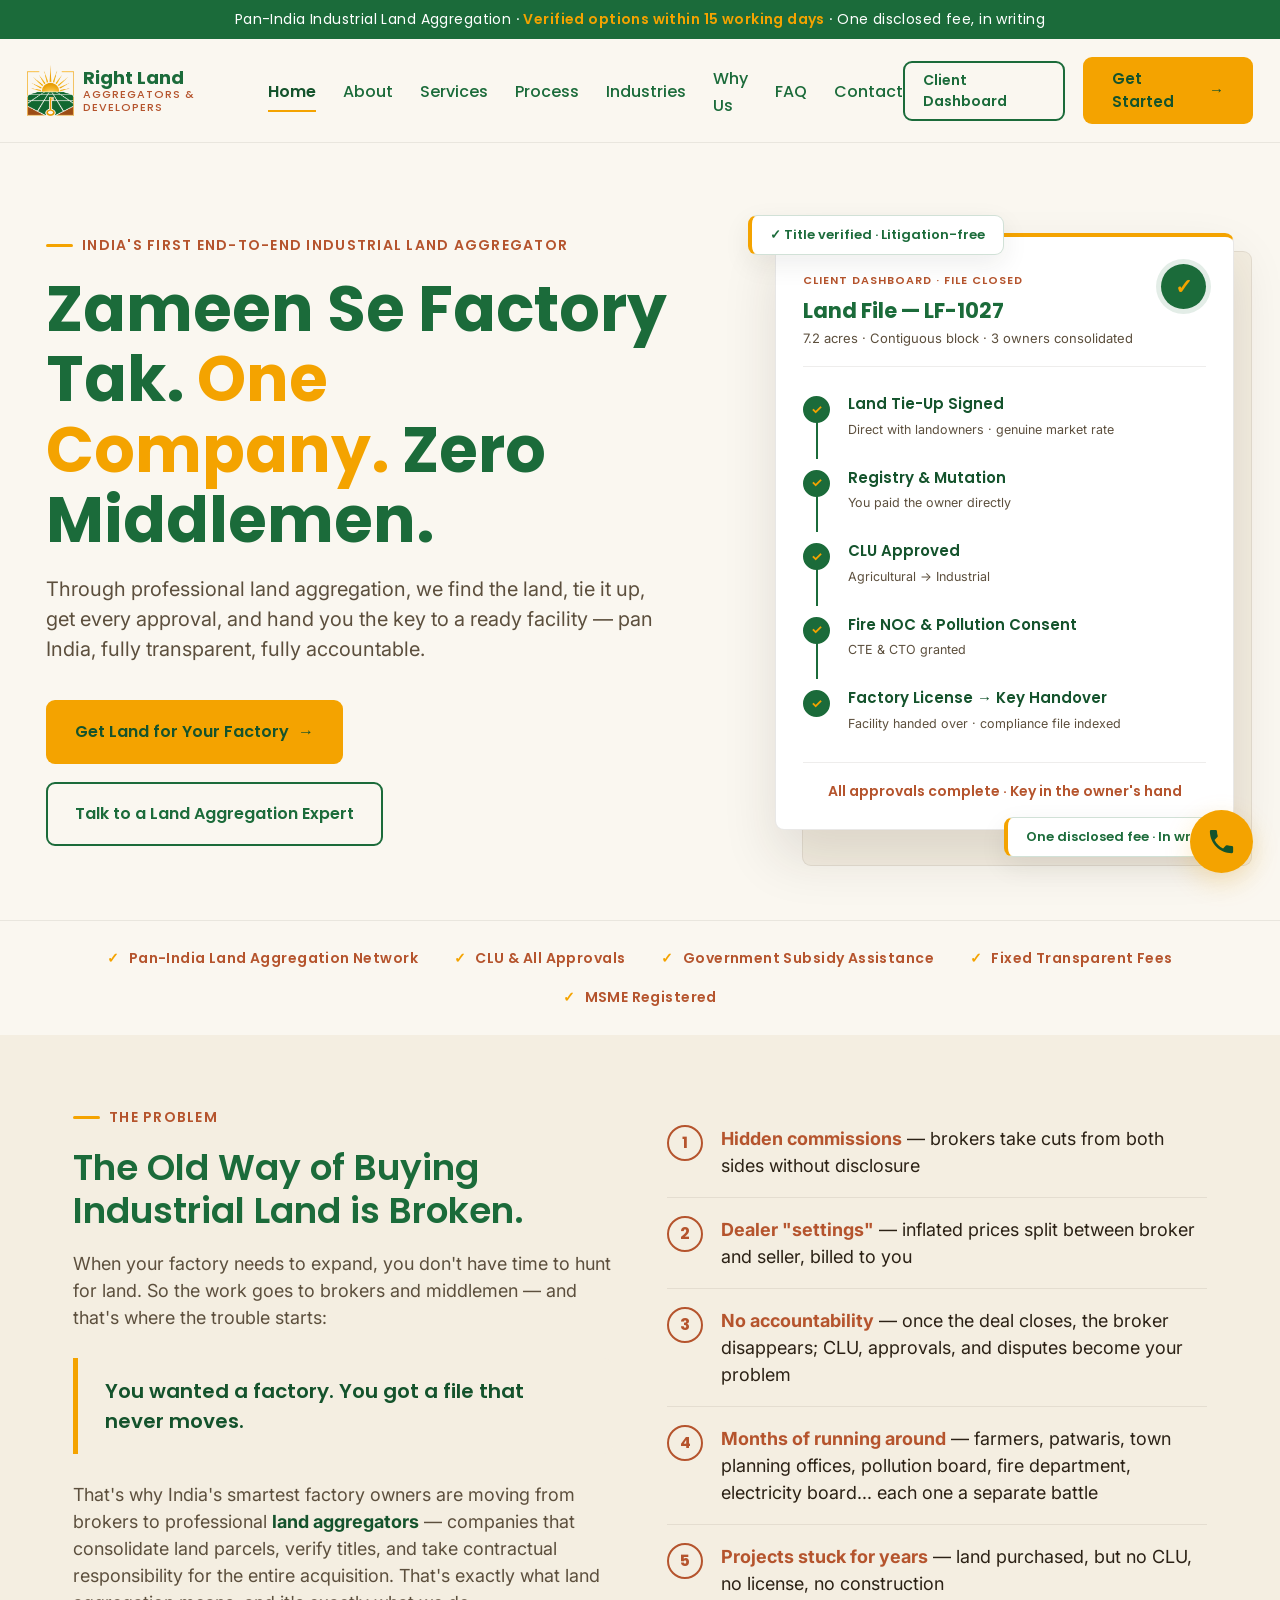
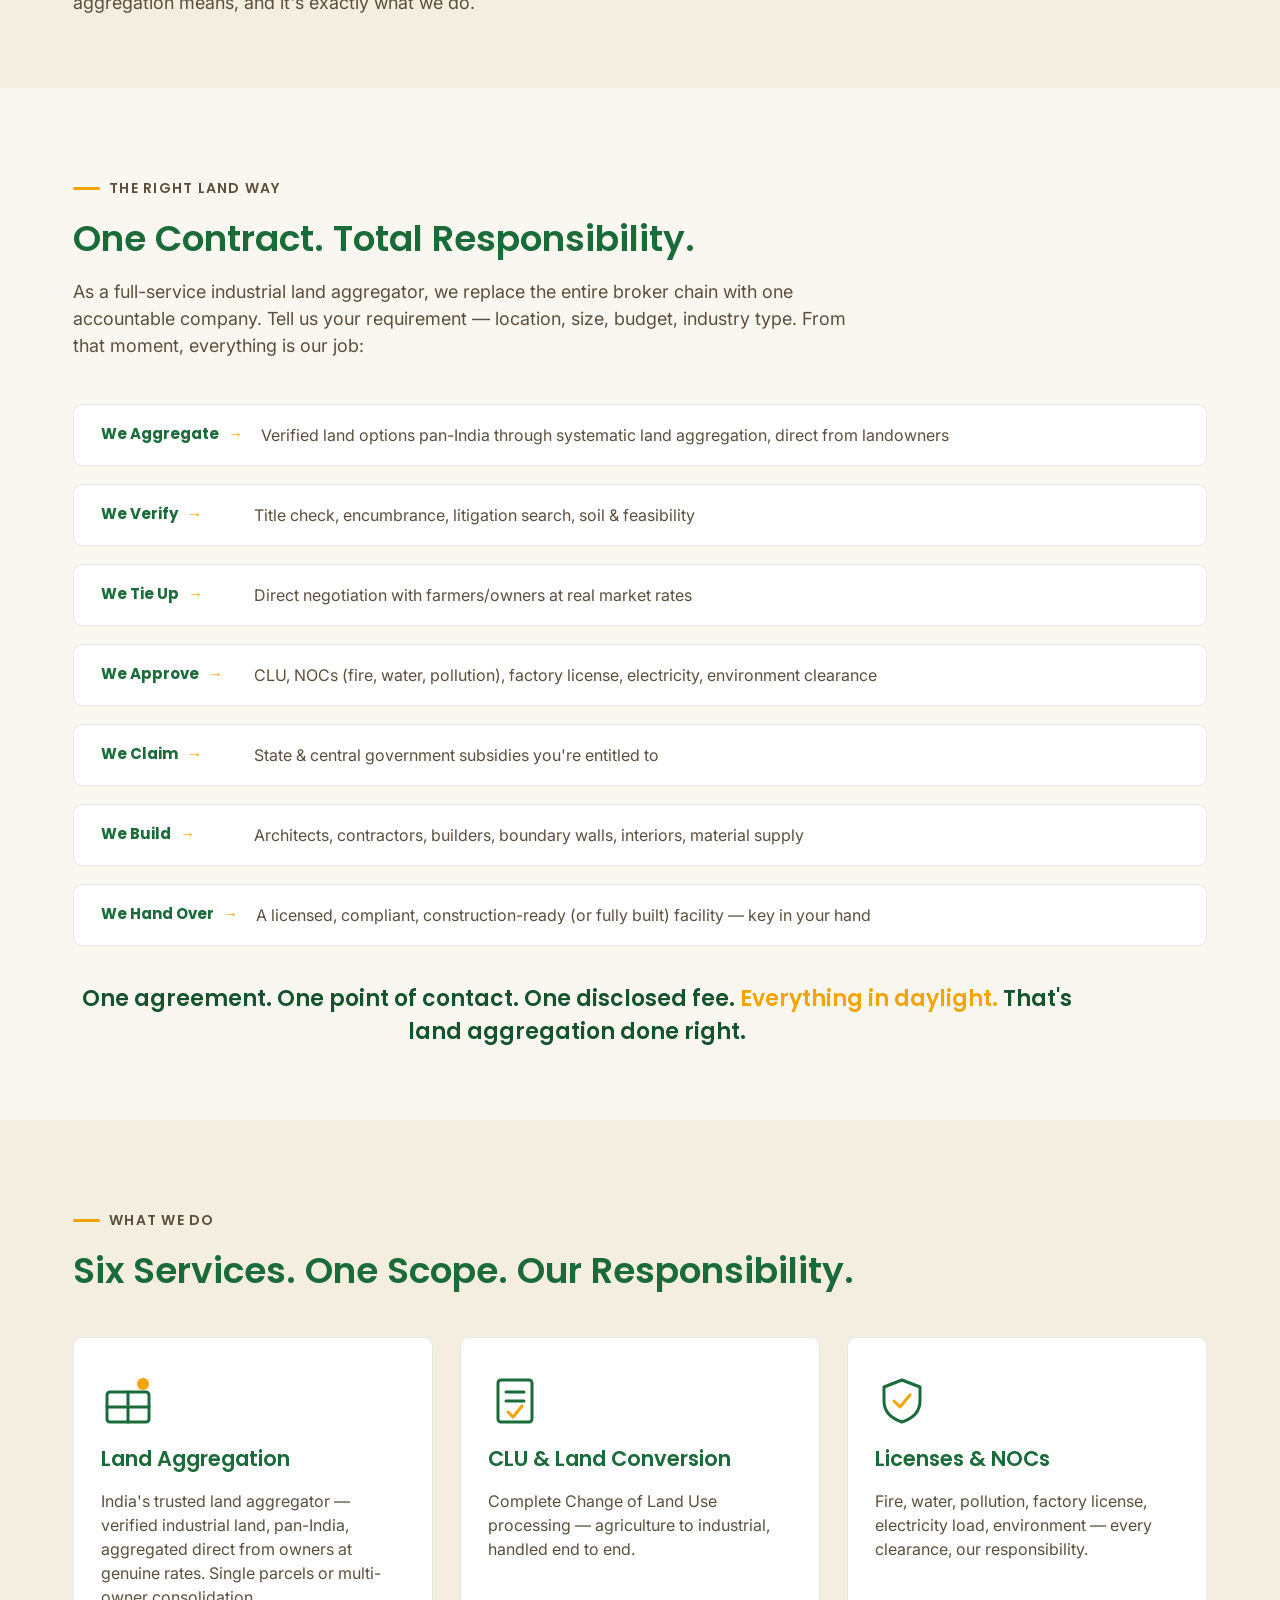
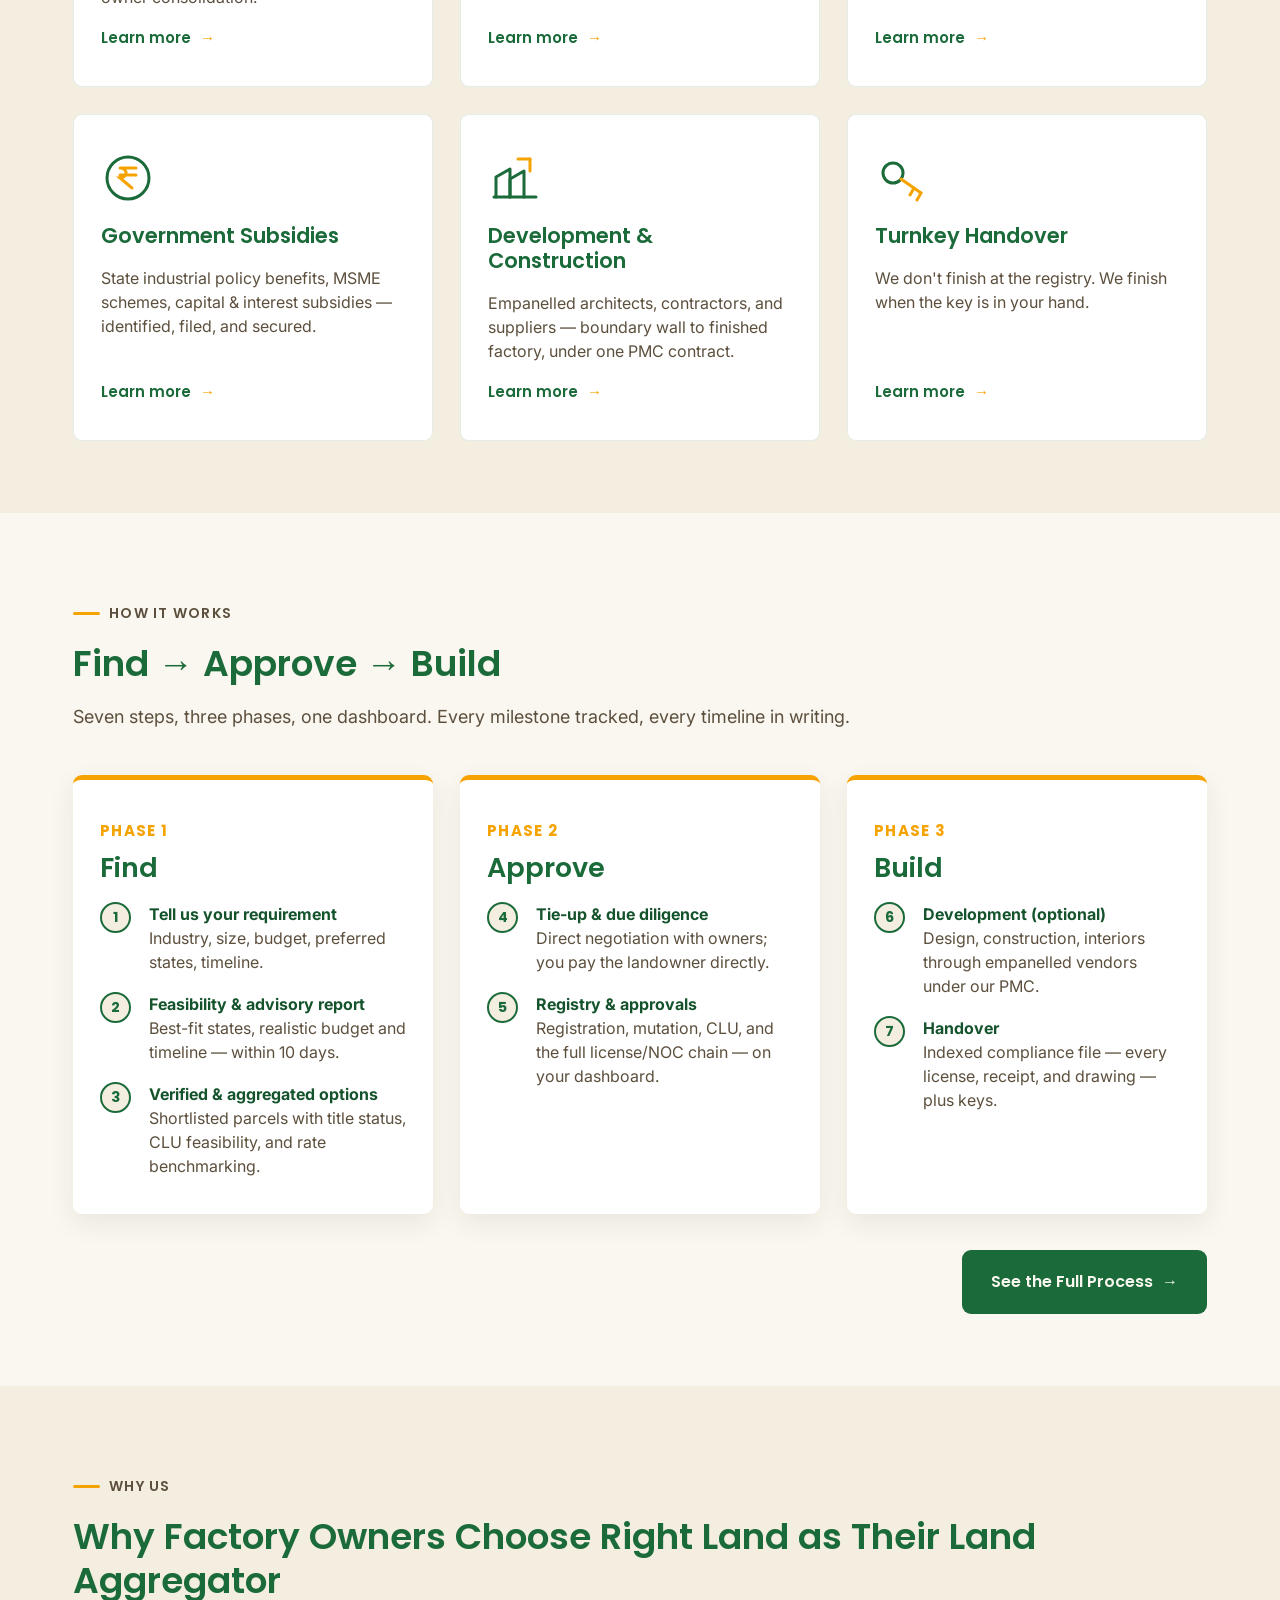
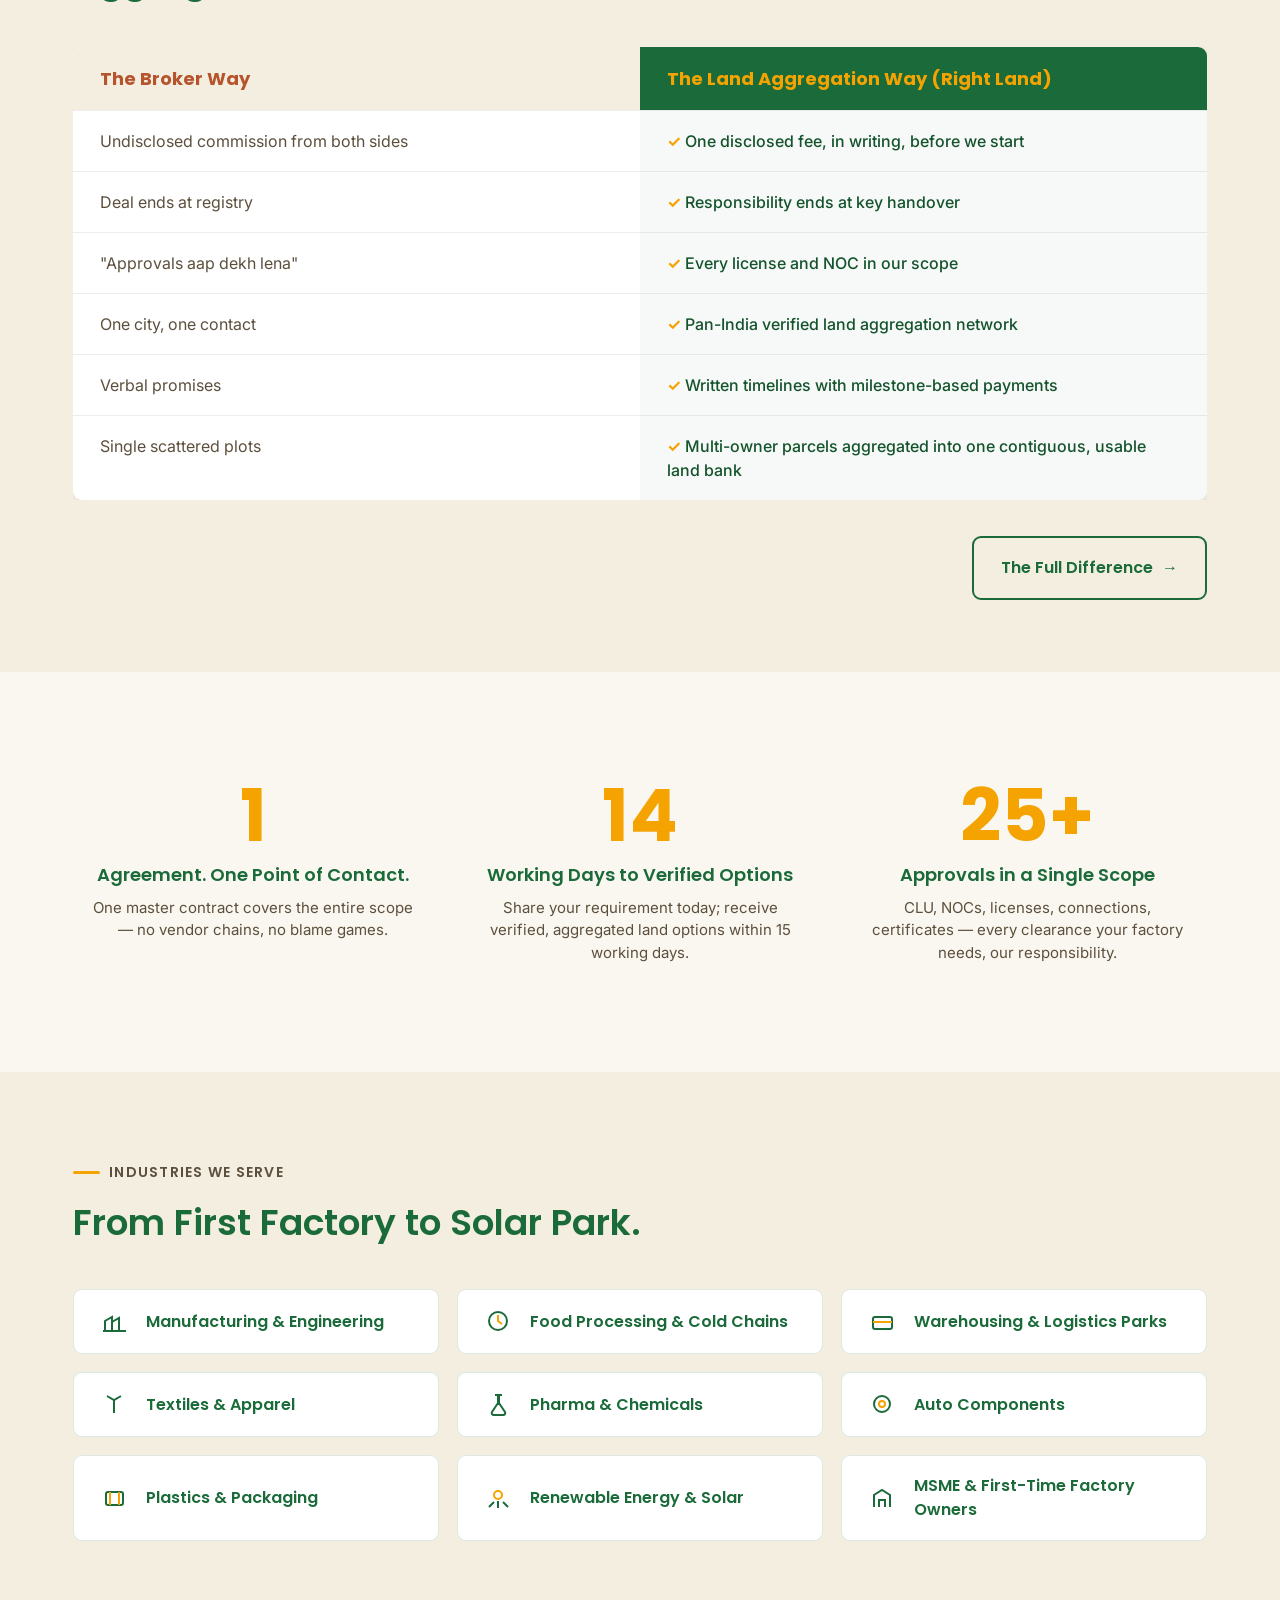
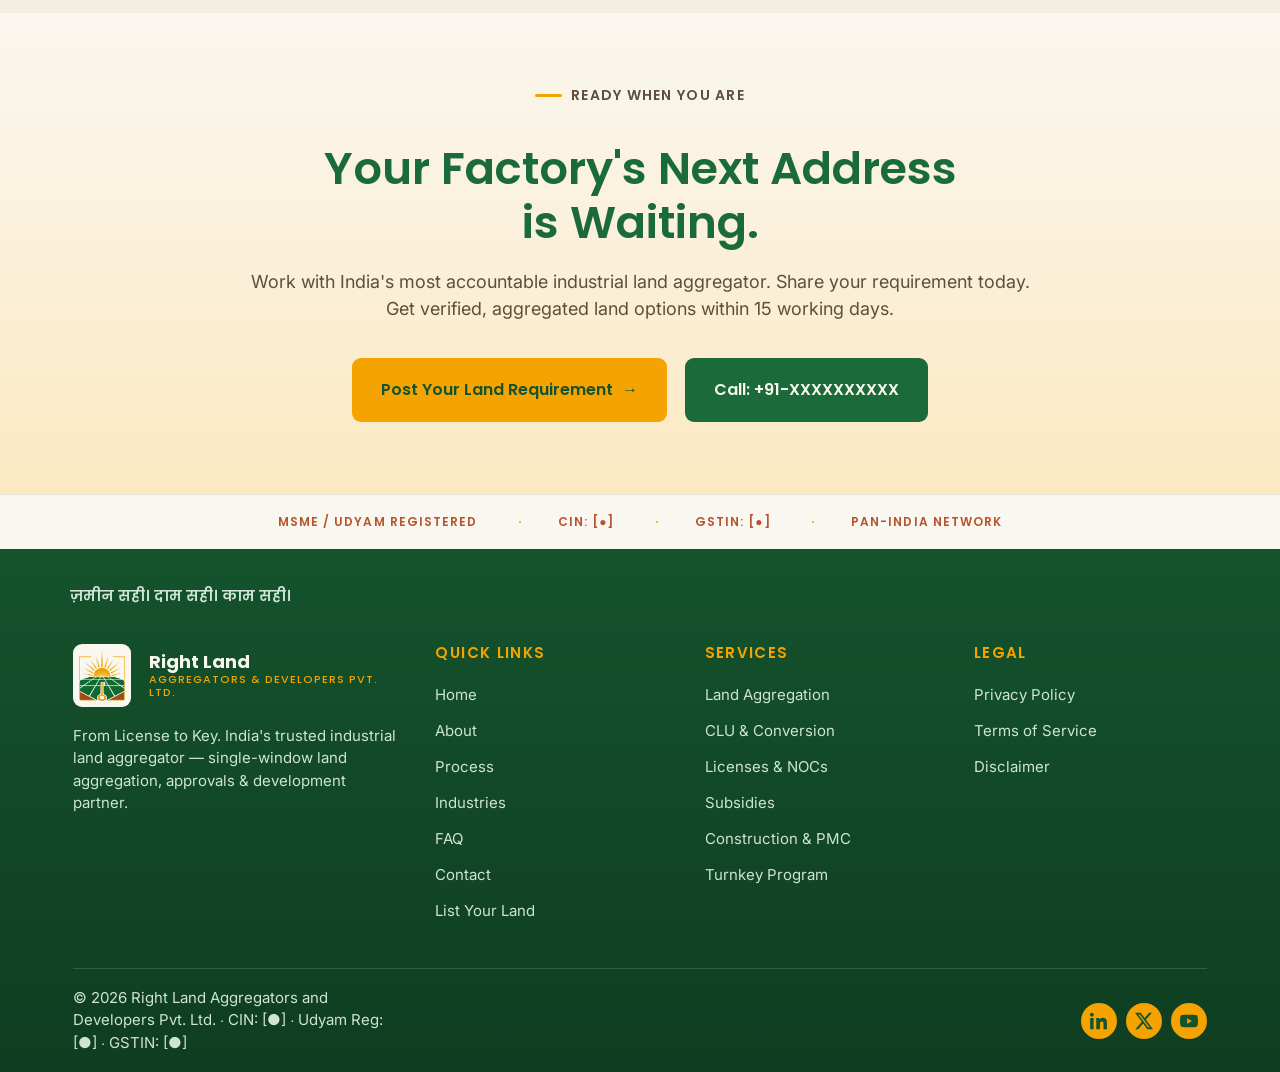
==== index.html @ abaf85a7 "first commit" ====
<!DOCTYPE html>
<html lang="en">
<head>
<meta charset="UTF-8">
<meta name="viewport" content="width=device-width, initial-scale=1.0">
<title>Land Aggregator in India | Industrial Land Aggregation + CLU + Licenses + Construction | Right Land</title>
<meta name="description" content="Right Land is India's trusted land aggregator — pan-India industrial land aggregation with complete CLU, NOCs, factory license, subsidies & construction. One company, from license to key. No brokers, no hidden commission.">
<link rel="preconnect" href="https://fonts.googleapis.com">
<link rel="preconnect" href="https://fonts.gstatic.com" crossorigin>
<link href="https://fonts.googleapis.com/css2?family=Poppins:wght@500;600;700&family=Inter:wght@400;500;700&display=swap" rel="stylesheet">
<link rel="stylesheet" href="css/style.css">
</head>
<body data-page="index.html">
<div id="site-header"></div>

<main>

<!-- 1 · HERO — headline left, sunrise device right (light in the east) -->
<section class="hero">
  <div class="container hero-grid">
    <div class="reveal-left">
      <p class="eyebrow">India's First End-to-End Industrial Land Aggregator</p>
      <h1>Zameen Se Factory Tak. <span class="gold">One Company.</span> Zero Middlemen.</h1>
      <p class="hero-sub">Through professional land aggregation, we find the land, tie it up, get every approval, and hand you the key to a ready facility — pan India, fully transparent, fully accountable.</p>
      <div class="hero-ctas">
        <a class="btn btn-gold" href="contact.html">Get Land for Your Factory <span class="arrow">→</span></a>
        <a class="btn btn-outline" href="contact.html">Talk to a Land Aggregation Expert</a>
      </div>
    </div>
    <div class="hero-art reveal d2" aria-hidden="true">
      <!-- Client dashboard mock — the land file, milestone-tracked (real product feature) -->
      <div class="file-stack">
        <div class="file-card-back" aria-hidden="true"></div>
        <div class="file-card">
          <div class="fc-head">
            <div>
              <span class="fc-label">Client Dashboard · File Closed</span>
              <p class="fc-title">Land File — LF-1027</p>
              <p class="fc-sub">7.2 acres · Contiguous block · 3 owners consolidated</p>
            </div>
            <span class="fc-complete" aria-hidden="true">✓</span>
          </div>
          <ul class="fc-milestones">
            <li class="done">
              <span class="fc-dot">✓</span>
              <div><strong>Land Tie-Up Signed</strong><small>Direct with landowners · genuine market rate</small></div>
            </li>
            <li class="done">
              <span class="fc-dot">✓</span>
              <div><strong>Registry &amp; Mutation</strong><small>You paid the owner directly</small></div>
            </li>
            <li class="done">
              <span class="fc-dot">✓</span>
              <div><strong>CLU Approved</strong><small>Agricultural → Industrial</small></div>
            </li>
            <li class="done">
              <span class="fc-dot">✓</span>
              <div><strong>Fire NOC &amp; Pollution Consent</strong><small>CTE &amp; CTO granted</small></div>
            </li>
            <li class="done">
              <span class="fc-dot">✓</span>
              <div><strong>Factory License → Key Handover</strong><small>Facility handed over · compliance file indexed</small></div>
            </li>
          </ul>
          <div class="fc-footer">All approvals complete · Key in the owner's hand</div>
        </div>
        <div class="fc-chip fc-chip-a reveal d4">✓ Title verified · Litigation-free</div>
        <div class="fc-chip fc-chip-b reveal d5">One disclosed fee · In writing</div>
      </div>
    </div>
  </div>
  <div class="trust-strip">
    <div class="container">
      <ul>
        <li>Pan-India Land Aggregation Network</li>
        <li>CLU &amp; All Approvals</li>
        <li>Government Subsidy Assistance</li>
        <li>Fixed Transparent Fees</li>
        <li>MSME Registered</li>
      </ul>
    </div>
  </div>
</section>

<!-- 2 · PROBLEM -->
<section class="section section-alt">
  <div class="container split">
    <div class="reveal-left">
      <p class="eyebrow">The Problem</p>
      <h2>The Old Way of Buying Industrial Land is Broken.</h2>
      <p style="margin-top:18px;color:var(--ink-soft)">When your factory needs to expand, you don't have time to hunt for land. So the work goes to brokers and middlemen — and that's where the trouble starts:</p>
      <div class="pain-punch reveal d3">You wanted a factory. You got a file that never moves.</div>
      <p style="margin-top:27px;color:var(--ink-soft)">That's why India's smartest factory owners are moving from brokers to professional <strong>land aggregators</strong> — companies that consolidate land parcels, verify titles, and take contractual responsibility for the entire acquisition. That's exactly what land aggregation means, and it's exactly what we do.</p>
    </div>
    <ul class="pain-list reveal d2">
      <li><span class="pain-icon">1</span><p><strong>Hidden commissions</strong> — brokers take cuts from both sides without disclosure</p></li>
      <li><span class="pain-icon">2</span><p><strong>Dealer "settings"</strong> — inflated prices split between broker and seller, billed to you</p></li>
      <li><span class="pain-icon">3</span><p><strong>No accountability</strong> — once the deal closes, the broker disappears; CLU, approvals, and disputes become your problem</p></li>
      <li><span class="pain-icon">4</span><p><strong>Months of running around</strong> — farmers, patwaris, town planning offices, pollution board, fire department, electricity board... each one a separate battle</p></li>
      <li><span class="pain-icon">5</span><p><strong>Projects stuck for years</strong> — land purchased, but no CLU, no license, no construction</p></li>
    </ul>
  </div>
</section>

<!-- 3 · SOLUTION / PROMISE -->
<section class="section">
  <div class="container">
    <div class="section-head reveal">
      <p class="eyebrow">The Right Land Way</p>
      <h2>One Contract. Total Responsibility.</h2>
      <p>As a full-service industrial land aggregator, we replace the entire broker chain with one accountable company. Tell us your requirement — location, size, budget, industry type. From that moment, everything is our job:</p>
    </div>
    <div class="chain">
      <div class="chain-row reveal"><span class="chip">We Aggregate</span><p>Verified land options pan-India through systematic land aggregation, direct from landowners</p></div>
      <div class="chain-row reveal d1"><span class="chip">We Verify</span><p>Title check, encumbrance, litigation search, soil &amp; feasibility</p></div>
      <div class="chain-row reveal d2"><span class="chip">We Tie Up</span><p>Direct negotiation with farmers/owners at real market rates</p></div>
      <div class="chain-row reveal d3"><span class="chip">We Approve</span><p>CLU, NOCs (fire, water, pollution), factory license, electricity, environment clearance</p></div>
      <div class="chain-row reveal d4"><span class="chip">We Claim</span><p>State &amp; central government subsidies you're entitled to</p></div>
      <div class="chain-row reveal d5"><span class="chip">We Build</span><p>Architects, contractors, builders, boundary walls, interiors, material supply</p></div>
      <div class="chain-row reveal d6"><span class="chip">We Hand Over</span><p>A licensed, compliant, construction-ready (or fully built) facility — key in your hand</p></div>
    </div>
    <p class="solution-punch reveal">One agreement. One point of contact. One disclosed fee. <span>Everything in daylight.</span> That's land aggregation done right.</p>
  </div>
</section>

<!-- 4 · SERVICES — 6 cards, 3×2 Jupiter grid -->
<section class="section section-alt">
  <div class="container">
    <div class="section-head reveal">
      <p class="eyebrow">What We Do</p>
      <h2>Six Services. One Scope. Our Responsibility.</h2>
    </div>
    <div class="cards-3">
      <a class="card reveal" href="services.html#aggregation">
        <svg class="icon" viewBox="0 0 54 54" fill="none" stroke="#1B6B3A" stroke-width="3" stroke-linecap="round"><rect x="6" y="18" width="42" height="30" rx="3"/><line x1="6" y1="33" x2="48" y2="33"/><line x1="27" y1="18" x2="27" y2="48"/><circle cx="42" cy="10" r="6" fill="#F4A300" stroke="none"/></svg>
        <h3>Land Aggregation</h3>
        <p>India's trusted land aggregator — verified industrial land, pan-India, aggregated direct from owners at genuine rates. Single parcels or multi-owner consolidation.</p>
        <span class="more">Learn more <span>→</span></span>
      </a>
      <a class="card reveal d1" href="services.html#clu">
        <svg class="icon" viewBox="0 0 54 54" fill="none" stroke="#1B6B3A" stroke-width="3" stroke-linecap="round" stroke-linejoin="round"><rect x="10" y="6" width="34" height="42" rx="3"/><line x1="18" y1="18" x2="36" y2="18"/><line x1="18" y1="27" x2="36" y2="27"/><path d="M20 38 l5 5 9 -11" stroke="#F4A300"/></svg>
        <h3>CLU &amp; Land Conversion</h3>
        <p>Complete Change of Land Use processing — agriculture to industrial, handled end to end.</p>
        <span class="more">Learn more <span>→</span></span>
      </a>
      <a class="card reveal d2" href="services.html#licenses">
        <svg class="icon" viewBox="0 0 54 54" fill="none" stroke="#1B6B3A" stroke-width="3" stroke-linecap="round" stroke-linejoin="round"><path d="M27 6 L45 13 V27 C45 39 36 45 27 48 C18 45 9 39 9 27 V13 Z"/><path d="M19 27 l6 6 10 -12" stroke="#F4A300"/></svg>
        <h3>Licenses &amp; NOCs</h3>
        <p>Fire, water, pollution, factory license, electricity load, environment — every clearance, our responsibility.</p>
        <span class="more">Learn more <span>→</span></span>
      </a>
      <a class="card reveal d3" href="services.html#subsidies">
        <svg class="icon" viewBox="0 0 54 54" fill="none" stroke="#1B6B3A" stroke-width="3" stroke-linecap="round"><circle cx="27" cy="27" r="21"/><path d="M19 17 h16 M19 24 h16 M19 17 c8 0 8 10 0 10 l12 10" stroke="#F4A300"/></svg>
        <h3>Government Subsidies</h3>
        <p>State industrial policy benefits, MSME schemes, capital &amp; interest subsidies — identified, filed, and secured.</p>
        <span class="more">Learn more <span>→</span></span>
      </a>
      <a class="card reveal d4" href="services.html#construction">
        <svg class="icon" viewBox="0 0 54 54" fill="none" stroke="#1B6B3A" stroke-width="3" stroke-linecap="round" stroke-linejoin="round"><path d="M8 46 V26 L22 18 V46"/><path d="M22 46 V28 L36 20 V46"/><line x1="6" y1="46" x2="48" y2="46"/><line x1="42" y1="20" x2="42" y2="8" stroke="#F4A300"/><line x1="42" y1="8" x2="30" y2="8" stroke="#F4A300"/></svg>
        <h3>Development &amp; Construction</h3>
        <p>Empanelled architects, contractors, and suppliers — boundary wall to finished factory, under one PMC contract.</p>
        <span class="more">Learn more <span>→</span></span>
      </a>
      <a class="card reveal d5" href="services.html#turnkey">
        <svg class="icon" viewBox="0 0 54 54" fill="none" stroke="#1B6B3A" stroke-width="3" stroke-linecap="round"><circle cx="18" cy="22" r="10"/><line x1="26" y1="28" x2="46" y2="42" stroke="#F4A300"/><line x1="39" y1="37" x2="35" y2="44" stroke="#F4A300"/><line x1="46" y1="42" x2="42" y2="49" stroke="#F4A300"/></svg>
        <h3>Turnkey Handover</h3>
        <p>We don't finish at the registry. We finish when the key is in your hand.</p>
        <span class="more">Learn more <span>→</span></span>
      </a>
    </div>
  </div>
</section>

<!-- 5 · PROCESS — 3 phases (Jupiter), steps nested -->
<section class="section">
  <div class="container">
    <div class="section-head reveal">
      <p class="eyebrow">How It Works</p>
      <h2>Find → Approve → Build</h2>
      <p>Seven steps, three phases, one dashboard. Every milestone tracked, every timeline in writing.</p>
    </div>
    <div class="phases">
      <div class="phase reveal">
        <span class="phase-tag">PHASE 1</span>
        <h3>Find</h3>
        <ol>
          <li><div><strong>Tell us your requirement</strong>Industry, size, budget, preferred states, timeline.</div></li>
          <li><div><strong>Feasibility &amp; advisory report</strong>Best-fit states, realistic budget and timeline — within 10 days.</div></li>
          <li><div><strong>Verified &amp; aggregated options</strong>Shortlisted parcels with title status, CLU feasibility, and rate benchmarking.</div></li>
        </ol>
      </div>
      <div class="phase reveal d2">
        <span class="phase-tag">PHASE 2</span>
        <h3>Approve</h3>
        <ol style="counter-reset:step 3">
          <li><div><strong>Tie-up &amp; due diligence</strong>Direct negotiation with owners; you pay the landowner directly.</div></li>
          <li><div><strong>Registry &amp; approvals</strong>Registration, mutation, CLU, and the full license/NOC chain — on your dashboard.</div></li>
        </ol>
      </div>
      <div class="phase reveal d4">
        <span class="phase-tag">PHASE 3</span>
        <h3>Build</h3>
        <ol style="counter-reset:step 5">
          <li><div><strong>Development (optional)</strong>Design, construction, interiors through empanelled vendors under our PMC.</div></li>
          <li><div><strong>Handover</strong>Indexed compliance file — every license, receipt, and drawing — plus keys.</div></li>
        </ol>
      </div>
    </div>
    <div style="text-align:right;margin-top:36px" class="reveal">
      <a class="btn btn-green" href="process.html">See the Full Process <span class="arrow">→</span></a>
    </div>
  </div>
</section>

<!-- 6 · WHY US — comparison -->
<section class="section section-alt">
  <div class="container">
    <div class="section-head reveal">
      <p class="eyebrow">Why Us</p>
      <h2>Why Factory Owners Choose Right Land as Their Land Aggregator</h2>
    </div>
    <div class="reveal" style="overflow-x:auto">
      <table class="compare">
        <thead>
          <tr><th>The Broker Way</th><th>The Land Aggregation Way (Right Land)</th></tr>
        </thead>
        <tbody>
          <tr><td>Undisclosed commission from both sides</td><td>One disclosed fee, in writing, before we start</td></tr>
          <tr><td>Deal ends at registry</td><td>Responsibility ends at key handover</td></tr>
          <tr><td>"Approvals aap dekh lena"</td><td>Every license and NOC in our scope</td></tr>
          <tr><td>One city, one contact</td><td>Pan-India verified land aggregation network</td></tr>
          <tr><td>Verbal promises</td><td>Written timelines with milestone-based payments</td></tr>
          <tr><td>Single scattered plots</td><td>Multi-owner parcels aggregated into one contiguous, usable land bank</td></tr>
        </tbody>
      </table>
    </div>
    <div style="text-align:right;margin-top:36px" class="reveal">
      <a class="btn btn-outline" href="why-us.html">The Full Difference <span class="arrow">→</span></a>
    </div>
  </div>
</section>

<!-- 7 · NUMBERS — 3 stat blocks, gold numerals -->
<section class="section">
  <div class="container">
    <div class="stats">
      <div class="stat reveal">
        <span class="num" data-count="1">0</span>
        <span class="lbl">Agreement. One Point of Contact.</span>
        <p>One master contract covers the entire scope — no vendor chains, no blame games.</p>
      </div>
      <div class="stat reveal d2">
        <span class="num" data-count="15">0</span>
        <span class="lbl">Working Days to Verified Options</span>
        <p>Share your requirement today; receive verified, aggregated land options within 15 working days.</p>
      </div>
      <div class="stat reveal d4">
        <span class="num" data-count="27" data-suffix="+">0</span>
        <span class="lbl">Approvals in a Single Scope</span>
        <p>CLU, NOCs, licenses, connections, certificates — every clearance your factory needs, our responsibility.</p>
      </div>
    </div>
  </div>
</section>

<!-- 8 · INDUSTRIES -->
<section class="section section-alt">
  <div class="container">
    <div class="section-head reveal">
      <p class="eyebrow">Industries We Serve</p>
      <h2>From First Factory to Solar Park.</h2>
    </div>
    <div class="pill-grid">
      <a class="pill reveal" href="industries.html"><svg viewBox="0 0 27 27" fill="none" stroke="#1B6B3A" stroke-width="2"><path d="M4 23 V13 L11 9 V23 M11 23 V14 L18 10 V23 M2 23 H25"/></svg>Manufacturing &amp; Engineering</a>
      <a class="pill reveal d1" href="industries.html"><svg viewBox="0 0 27 27" fill="none" stroke="#1B6B3A" stroke-width="2"><circle cx="13" cy="13" r="9"/><path d="M13 7 V13 L17 16" stroke="#F4A300"/></svg>Food Processing &amp; Cold Chains</a>
      <a class="pill reveal d2" href="industries.html"><svg viewBox="0 0 27 27" fill="none" stroke="#1B6B3A" stroke-width="2"><rect x="4" y="9" width="19" height="12" rx="2"/><path d="M4 14 H23" stroke="#F4A300"/></svg>Warehousing &amp; Logistics Parks</a>
      <a class="pill reveal" href="industries.html"><svg viewBox="0 0 27 27" fill="none" stroke="#1B6B3A" stroke-width="2"><path d="M6 5 L13 9 L20 5 M13 9 V22"/></svg>Textiles &amp; Apparel</a>
      <a class="pill reveal d1" href="industries.html"><svg viewBox="0 0 27 27" fill="none" stroke="#1B6B3A" stroke-width="2"><path d="M10 4 H17 M13 4 V12 L7 21 A2 2 0 0 0 9 24 H18 A2 2 0 0 0 20 21 L14 12 V4" /></svg>Pharma &amp; Chemicals</a>
      <a class="pill reveal d2" href="industries.html"><svg viewBox="0 0 27 27" fill="none" stroke="#1B6B3A" stroke-width="2"><circle cx="13" cy="13" r="8"/><circle cx="13" cy="13" r="3" stroke="#F4A300"/></svg>Auto Components</a>
      <a class="pill reveal" href="industries.html"><svg viewBox="0 0 27 27" fill="none" stroke="#1B6B3A" stroke-width="2"><rect x="5" y="7" width="17" height="13" rx="2"/><path d="M9 7 V20 M18 7 V20" stroke="#F4A300"/></svg>Plastics &amp; Packaging</a>
      <a class="pill reveal d1" href="industries.html"><svg viewBox="0 0 27 27" fill="none" stroke="#1B6B3A" stroke-width="2"><circle cx="13" cy="10" r="4" stroke="#F4A300"/><path d="M4 22 L9 17 M23 22 L18 17 M13 23 V16"/></svg>Renewable Energy &amp; Solar</a>
      <a class="pill reveal d2" href="industries.html"><svg viewBox="0 0 27 27" fill="none" stroke="#1B6B3A" stroke-width="2"><path d="M5 22 V10 L13 5 L21 10 V22 M10 22 V15 H16 V22" /></svg>MSME &amp; First-Time Factory Owners</a>
    </div>
  </div>
</section>

<!-- 9 · FINAL CTA -->
<section class="section cta-final">
  <div class="container">
    <p class="eyebrow reveal" style="justify-content:center">Ready When You Are</p>
    <h2 class="reveal">Your Factory's Next Address is Waiting.</h2>
    <p class="reveal d1">Work with India's most accountable industrial land aggregator. Share your requirement today. Get verified, aggregated land options within 15 working days.</p>
    <div class="hero-ctas reveal d2">
      <a class="btn btn-gold" href="contact.html">Post Your Land Requirement <span class="arrow">→</span></a>
      <a class="btn btn-green" href="tel:+91XXXXXXXXXX">Call: +91-XXXXXXXXXX</a>
    </div>
  </div>
</section>

</main>

<div id="site-footer"></div>
<script src="js/components.js"></script>
<script src="js/main.js"></script>
</body>
</html>
---- css/style.css ----
/* ============================================================
   RIGHT LAND AGGREGATORS & DEVELOPERS PVT. LTD.
   Vastu / Numerology aligned design system
   Palette: Gold #F4A300 · Green #1B6B3A · Terracotta #B5542D
            Base #FAF7F0 · Text #2B2115
   Spacing scale: multiples of 9 (9/18/27/36/45/54/72)
   Type scale: 18 / 27 / 36 / 54–72
   ============================================================ */

:root{
  --gold:#F4A300;
  --gold-soft:#FCE3B0;
  --green:#1B6B3A;
  --green-deep:#14532C;
  --terra:#B5542D;
  --terra-deep:#8F4223;
  --base:#FAF7F0;
  --base-warm:#F4EEE1;
  --ink:#2B2115;
  --ink-soft:#5C4F3D;

  --s9:9px; --s18:18px; --s27:27px; --s36:36px;
  --s45:45px; --s54:54px; --s72:72px; --s108:108px;

  --radius:9px;
  --shadow-gold:0 9px 27px rgba(244,163,0,.22);
  --shadow-soft:0 9px 27px rgba(43,33,21,.08);

  --font-head:'Poppins',sans-serif;
  --font-body:'Inter',sans-serif;
}

*{margin:0;padding:0;box-sizing:border-box}
html{scroll-behavior:smooth}
body{
  font-family:var(--font-body);
  font-size:18px;
  line-height:1.5;
  color:var(--ink);
  background:var(--base);
  -webkit-font-smoothing:antialiased;
}
img,svg{max-width:100%;display:block}
a{text-decoration:none;color:inherit}
ul{list-style:none}
em,i{font-style:normal} /* Vastu rule: no slanted text anywhere */

h1,h2,h3,h4{font-family:var(--font-head);color:var(--green);line-height:1.2}
h1{font-size:54px;font-weight:700}
h2{font-size:36px;font-weight:600}
h3{font-size:27px;font-weight:600}
h4{font-size:18px;font-weight:600;color:var(--terra)}
p{max-width:72ch}
strong{font-weight:700;color:var(--green-deep)}

.container{max-width:1188px;margin:0 auto;padding:0 var(--s27)}
.section{padding:var(--s72) 0}
.section-alt{background:var(--base-warm)}

/* Section labels — ALL CAPS, letter-spacing .09em */
.eyebrow{
  font-family:var(--font-head);
  font-size:14px;font-weight:600;
  letter-spacing:.09em;text-transform:uppercase;
  color:var(--terra);
  display:flex;align-items:center;gap:var(--s9);
  margin-bottom:var(--s18);
}
.eyebrow::before{content:"";width:27px;height:3px;background:var(--gold);border-radius:3px}

.section-head{margin-bottom:var(--s45)}
.section-head p{color:var(--ink-soft);margin-top:var(--s18)}

/* ---------- Buttons ---------- */
.btn{
  display:inline-flex;align-items:center;gap:var(--s9);
  font-family:var(--font-head);font-weight:600;font-size:16px;
  padding:var(--s18) var(--s27);
  border-radius:var(--radius);
  border:2px solid transparent;
  cursor:pointer;
  transition:transform .3s ease,box-shadow .3s ease,background .3s ease,color .3s ease;
}
.btn:hover{transform:translateY(-6px);box-shadow:var(--shadow-gold)}
.btn-gold{background:var(--gold);color:var(--green-deep)}
.btn-gold:hover{background:#FFB61E}
.btn-green{background:var(--green);color:var(--base)}
.btn-green:hover{background:var(--gold);color:var(--green-deep)}
.btn-outline{border-color:var(--green);color:var(--green);background:transparent}
.btn-outline:hover{background:var(--green);color:var(--base)}
.btn-terra{background:var(--terra);color:var(--base)}
.btn-terra:hover{background:var(--gold);color:var(--green-deep)}
.btn .arrow{transition:transform .3s ease}
.btn:hover .arrow{transform:translateX(6px)} /* movement toward east */

/* ---------- Announcement strip (North — top) ---------- */
.announce{
  background:var(--green);color:#fff;
  font-size:14px;text-align:center;
  padding:var(--s9) var(--s18);
  font-family:var(--font-head);letter-spacing:.03em;
}
.announce span{color:var(--gold);font-weight:600}

/* ---------- Navbar (North / Kuber) ---------- */
.navbar{
  position:sticky;top:0;z-index:100;
  background:var(--base);
  border-bottom:1px solid rgba(43,33,21,.08);
}
.nav-inner{
  display:flex;align-items:center;justify-content:space-between;
  padding:var(--s18) var(--s27);
  max-width:1332px;margin:0 auto;
}
.brand{display:flex;align-items:center;gap:var(--s9)} /* NW — top-left */
.brand-mark{width:auto;height:52px;flex-shrink:0;object-fit:contain}
.brand-name{font-family:var(--font-head);font-weight:700;font-size:18px;color:var(--green);line-height:1.15}
.brand-name small{display:block;font-size:11px;font-weight:500;color:var(--terra);letter-spacing:.09em;text-transform:uppercase}

.nav-links{display:flex;align-items:center;gap:var(--s27)}
.nav-links a{
  font-family:var(--font-head);font-weight:500;font-size:16px;
  color:var(--green);position:relative;padding:var(--s9) 0;
}
.nav-links a::after{                       /* gold underline W→E */
  content:"";position:absolute;left:0;bottom:0;
  width:100%;height:2px;background:var(--gold);
  transform:scaleX(0);transform-origin:left center;
  transition:transform .3s ease;
}
.nav-links a:hover::after,.nav-links a.active::after{transform:scaleX(1)}
.nav-links a.active{color:var(--green-deep);font-weight:600}

.nav-actions{display:flex;align-items:center;gap:var(--s18)} /* NE — top-right, gold CTA */
.nav-cta{padding:var(--s9) var(--s27);font-size:15px}
.nav-login{font-family:var(--font-head);font-size:14px;font-weight:600;color:var(--green);border:2px solid var(--green);border-radius:var(--radius);padding:7px var(--s18);transition:all .3s ease}
.nav-login:hover{background:var(--green);color:var(--base)}

.nav-toggle{display:none;background:none;border:none;cursor:pointer;padding:var(--s9)}
.nav-toggle span{display:block;width:27px;height:3px;background:var(--green);margin:5px 0;border-radius:3px;transition:.3s}

/* ---------- Hero (Ishan light kept in top-right) ---------- */
.hero{overflow:hidden;position:relative}
.hero-grid{
  display:grid;grid-template-columns:1.1fr .9fr;
  gap:var(--s54);align-items:center;
  padding:var(--s72) 0 var(--s54);
}
.hero h1{font-size:63px;line-height:1.12;margin:var(--s18) 0}
.hero h1 .gold{color:var(--gold)}
.hero-sub{font-size:20px;color:var(--ink-soft);max-width:54ch;margin-bottom:var(--s36)}
.hero-ctas{display:flex;gap:var(--s18);flex-wrap:wrap}
.hero-art{position:relative} /* image/device on the RIGHT — east */
.hero-art svg{width:100%;height:auto}

.trust-strip{
  border-top:1px solid rgba(43,33,21,.08);
  padding:var(--s27) 0;
}
.trust-strip ul{
  display:flex;flex-wrap:wrap;gap:var(--s18) var(--s36);
  justify-content:center;
}
.trust-strip li{
  font-family:var(--font-head);font-size:14px;font-weight:600;
  color:var(--terra);display:flex;align-items:center;gap:var(--s9);
  letter-spacing:.03em;
}
.trust-strip li::before{content:"✓";color:var(--gold);font-weight:700}

/* ---------- Split sections (text left / image right = flow to east) ---------- */
.split{display:grid;grid-template-columns:1fr 1fr;gap:var(--s54);align-items:center}
.split .art{display:flex;justify-content:center}

/* ---------- Problem list ---------- */
.pain-list li{
  display:flex;gap:var(--s18);align-items:flex-start;
  padding:var(--s18) 0;border-bottom:1px solid rgba(43,33,21,.08);
}
.pain-list li:last-child{border-bottom:none}
.pain-icon{width:36px;height:36px;flex-shrink:0;border-radius:50%;
  background:var(--base-warm);border:2px solid var(--terra);
  display:flex;align-items:center;justify-content:center;
  color:var(--terra);font-weight:700;font-family:var(--font-head);font-size:16px}
.pain-list strong{color:var(--terra)}
.pain-punch{
  margin-top:var(--s27);padding:var(--s18) var(--s27);
  border-left:5px solid var(--gold);background:var(--base-warm);
  border-radius:0 var(--radius) var(--radius) 0;
  font-family:var(--font-head);font-weight:600;font-size:20px;color:var(--green-deep);
}

/* ---------- Solution chain ---------- */
.chain{display:grid;gap:var(--s18);margin-top:var(--s36)}
.chain-row{
  display:flex;align-items:flex-start;gap:var(--s18);
  background:#fff;border:1px solid rgba(27,107,58,.15);
  border-radius:var(--radius);padding:var(--s18) var(--s27);
  transition:transform .3s ease,box-shadow .3s ease;
}
.chain-row:hover{transform:translateY(-6px);box-shadow:var(--shadow-gold)}
.chain-row .chip{
  font-family:var(--font-head);font-weight:700;font-size:15px;
  color:var(--green);white-space:nowrap;min-width:135px;
  display:flex;align-items:center;gap:var(--s9);
}
.chain-row .chip::after{content:"→";color:var(--gold)}
.chain-row p{color:var(--ink-soft);font-size:16px}
.solution-punch{
  margin-top:var(--s36);text-align:center;
  font-family:var(--font-head);font-weight:600;font-size:22px;color:var(--green-deep);
}
.solution-punch span{color:var(--gold)}

/* ---------- Service cards — 6 in 3×2 (Jupiter grid) ---------- */
.cards-3{display:grid;grid-template-columns:repeat(3,1fr);gap:var(--s27)}
.card{
  background:#fff;border:1px solid rgba(27,107,58,.12);
  border-radius:var(--radius);padding:var(--s36) var(--s27);
  transition:transform .3s ease,box-shadow .3s ease,border-color .3s ease;
  display:flex;flex-direction:column;gap:var(--s18);
}
.card:hover{transform:translateY(-9px);box-shadow:var(--shadow-gold);border-color:var(--gold)}
.card .icon{width:54px;height:54px}
.card h3{font-size:21px}
.card p{color:var(--ink-soft);font-size:16px;flex-grow:1}
.card .more{
  font-family:var(--font-head);font-weight:600;font-size:15px;color:var(--green);
  display:inline-flex;align-items:center;gap:var(--s9);
}
.card .more span{color:var(--gold);transition:transform .3s ease}
.card:hover .more span{transform:translateX(6px)}

/* ---------- Process — 3 phases, steps nested ---------- */
.phases{display:grid;grid-template-columns:repeat(3,1fr);gap:var(--s27)}
.phase{
  background:#fff;border-radius:var(--radius);
  border-top:5px solid var(--gold);
  box-shadow:var(--shadow-soft);
  padding:var(--s36) var(--s27);
}
.phase-tag{
  font-family:var(--font-head);font-weight:700;font-size:15px;
  letter-spacing:.09em;color:var(--gold);
}
.phase h3{margin:var(--s9) 0 var(--s18)}
.phase ol{list-style:none;counter-reset:step;display:grid;gap:var(--s18)}
.phase ol li{
  counter-increment:step;display:flex;gap:var(--s18);align-items:flex-start;
  font-size:16px;color:var(--ink-soft);
}
.phase ol li::before{
  content:counter(step);
  font-family:var(--font-head);font-weight:700;font-size:14px;
  width:27px;height:27px;flex-shrink:0;border-radius:50%;
  background:var(--base-warm);color:var(--green);
  border:2px solid var(--green);
  display:flex;align-items:center;justify-content:center;
}
.phase ol li strong{display:block;color:var(--green-deep);font-size:16px}
.phase-arrow{display:flex;align-items:center;justify-content:center;color:var(--gold);font-size:36px;font-family:var(--font-head)}

/* ---------- Comparison table ---------- */
.compare{width:100%;border-collapse:separate;border-spacing:0;background:#fff;border-radius:var(--radius);overflow:hidden;box-shadow:var(--shadow-soft)}
.compare th{
  font-family:var(--font-head);font-size:18px;padding:var(--s18) var(--s27);text-align:left;
}
.compare th:first-child{background:var(--base-warm);color:var(--terra)}
.compare th:last-child{background:var(--green);color:var(--gold)}
.compare td{padding:var(--s18) var(--s27);font-size:16px;border-top:1px solid rgba(43,33,21,.08);vertical-align:top}
.compare td:first-child{color:var(--ink-soft);width:50%}
.compare td:last-child{color:var(--green-deep);font-weight:500;background:rgba(27,107,58,.04)}
.compare td:last-child::before{content:"✓ ";color:var(--gold);font-weight:700}

/* ---------- Stats — 3 blocks, gold numerals (Lakshmi) ---------- */
.stats{display:grid;grid-template-columns:repeat(3,1fr);gap:var(--s27);text-align:center}
.stat{padding:var(--s36) var(--s18)}
.stat .num{
  font-family:var(--font-head);font-weight:700;font-size:72px;color:var(--gold);
  line-height:1;display:block;
}
.stat .lbl{font-family:var(--font-head);font-weight:600;color:var(--green);font-size:18px;display:block;margin-top:var(--s9)}
.stat p{font-size:15px;color:var(--ink-soft);margin:var(--s9) auto 0;max-width:36ch}

/* ---------- Industries ---------- */
.pill-grid{display:grid;grid-template-columns:repeat(3,1fr);gap:var(--s18)}
.pill{
  background:#fff;border:1px solid rgba(27,107,58,.15);border-radius:var(--radius);
  padding:var(--s18) var(--s27);display:flex;align-items:center;gap:var(--s18);
  font-family:var(--font-head);font-weight:600;color:var(--green);font-size:16px;
  transition:transform .3s ease,box-shadow .3s ease;
}
.pill:hover{transform:translateY(-6px);box-shadow:var(--shadow-gold)}
.pill svg{width:27px;height:27px;flex-shrink:0}
.pill small{display:block;font-family:var(--font-body);font-weight:400;color:var(--ink-soft);font-size:13px;margin-top:2px}

/* ---------- Final CTA ---------- */
.cta-final{
  background:linear-gradient(180deg,var(--base) 0%,var(--gold-soft) 140%);
  text-align:center;
}
.cta-final h2{font-size:45px;max-width:22ch;margin:0 auto var(--s18)}
.cta-final p{margin:0 auto var(--s36);color:var(--ink-soft)}
.cta-final .hero-ctas{justify-content:center}

/* ---------- Compliance ribbon (site sits on legal foundation) ---------- */
.ribbon{
  background:var(--base);
  border-top:1px solid rgba(43,33,21,.08);
  padding:var(--s18) 0;
}
.ribbon ul{display:flex;flex-wrap:wrap;gap:var(--s9) var(--s36);justify-content:center}
.ribbon li{
  font-family:var(--font-head);font-size:12px;font-weight:600;
  letter-spacing:.09em;text-transform:uppercase;color:var(--terra);
}
.ribbon li:not(:last-child)::after{content:" ∙";color:var(--gold);margin-left:var(--s36)}

/* ---------- Footer (SW — terracotta earth) ---------- */
.footer{background:linear-gradient(180deg,var(--green-deep) 0%,#0F3D21 100%);color:var(--base)}
.footer-tagline{
  text-align:center;padding:var(--s36) var(--s27) 0;
  font-family:var(--font-head);font-weight:600;font-size:21px;color:var(--gold);
}
.footer-grid{
  display:grid;grid-template-columns:1.4fr 1fr 1fr 1fr;
  gap:var(--s36);padding:var(--s36) 0 var(--s45);
}
.footer h4{color:var(--gold);font-size:15px;letter-spacing:.09em;text-transform:uppercase;margin-bottom:var(--s18)}
.footer p{font-size:15px;color:#CFE3D6;max-width:36ch}
.footer ul{display:grid;gap:var(--s9)}
.footer ul a{font-size:15px;color:#CFE3D6;transition:color .3s ease}
.footer ul a:hover{color:var(--gold)}
.footer-brand{display:flex;align-items:center;gap:var(--s18);margin-bottom:var(--s18)}
.footer-brand .brand-mark{background:var(--base);border-radius:var(--radius);padding:6px;height:63px}
.footer-brand .brand-name{color:var(--base)}
.footer-brand .brand-name small{color:var(--gold)}

.footer-base{
  border-top:1px solid rgba(250,247,240,.15);
  padding:var(--s18) 0;
  display:flex;justify-content:space-between;align-items:center;gap:var(--s18);flex-wrap:wrap;
}
.footer-legal{font-size:13px;color:#A9C8B4} /* bottom-left — SW anchor */
.footer-social{display:flex;gap:var(--s9)}  /* bottom-right — gold circles */
.footer-social a{
  width:36px;height:36px;border-radius:50%;background:var(--gold);
  display:flex;align-items:center;justify-content:center;
  transition:transform .3s ease;
}
.footer-social a:hover{transform:translateY(-6px)}
.footer-social svg{width:18px;height:18px;fill:var(--green-deep)}

/* ---------- Floating action (SE — Agneya fire corner) ---------- */
.float-cta{
  position:fixed;right:var(--s27);bottom:var(--s27);z-index:99;
  width:63px;height:63px;border-radius:50%;
  background:var(--gold);box-shadow:var(--shadow-gold);
  display:flex;align-items:center;justify-content:center;
  transition:transform .3s ease;
}
.float-cta:hover{transform:translateY(-6px)}
.float-cta svg{width:31px;height:31px;fill:var(--green-deep)}

/* ---------- Page hero (inner pages) ---------- */
.page-hero{padding:var(--s54) 0 var(--s45)}
.breadcrumbs{ /* NW — top-left, movement */
  font-family:var(--font-head);font-size:14px;color:var(--terra);
  margin-bottom:var(--s18);font-weight:500;
}
.breadcrumbs a{color:var(--green)}
.breadcrumbs a:hover{color:var(--gold)}
.page-hero h1{font-size:45px;max-width:24ch}
.page-hero .lede{font-size:20px;color:var(--ink-soft);margin-top:var(--s18);max-width:63ch}

/* ---------- Service detail blocks ---------- */
.svc-block{
  background:#fff;border-radius:var(--radius);box-shadow:var(--shadow-soft);
  padding:var(--s45);margin-bottom:var(--s45);
  border-left:5px solid var(--gold);
}
.svc-block h2{display:flex;align-items:center;gap:var(--s18)}
.svc-block h2 svg{width:45px;height:45px;flex-shrink:0}
.svc-block .promise{
  margin-top:var(--s27);padding:var(--s18) var(--s27);
  background:var(--base-warm);border-radius:var(--radius);
  font-family:var(--font-head);font-weight:600;color:var(--green-deep);
}
.check-list{display:grid;gap:var(--s9);margin-top:var(--s18)}
.check-list li{display:flex;gap:var(--s9);align-items:flex-start;color:var(--ink-soft);font-size:16px}
.check-list li::before{content:"✓";color:var(--gold);font-weight:700;flex-shrink:0}
.check-list.two-col{grid-template-columns:1fr 1fr;gap:var(--s9) var(--s27)}

/* ---------- Timeline (process page, W→E) ---------- */
.timeline{position:relative;display:grid;grid-template-columns:repeat(7,1fr);gap:var(--s18);margin-top:var(--s45)}
.timeline::before{
  content:"";position:absolute;top:27px;left:4%;right:4%;height:3px;
  background:linear-gradient(90deg,var(--terra),var(--gold));border-radius:3px;
}
.t-step{position:relative;text-align:center;padding-top:var(--s54)}
.t-step .dot{
  position:absolute;top:9px;left:50%;transform:translateX(-50%);
  width:36px;height:36px;border-radius:50%;
  background:var(--base);border:3px solid var(--green);
  color:var(--green);font-family:var(--font-head);font-weight:700;font-size:15px;
  display:flex;align-items:center;justify-content:center;z-index:1;
  transition:background .3s ease,color .3s ease;
}
.t-step:hover .dot{background:var(--gold);border-color:var(--gold);color:var(--green-deep)}
.t-step h4{color:var(--green);font-size:16px;margin-bottom:var(--s9)}
.t-step p{font-size:14px;color:var(--ink-soft)}

/* ---------- FAQ accordion ---------- */
.faq-item{
  background:#fff;border:1px solid rgba(27,107,58,.12);
  border-radius:var(--radius);margin-bottom:var(--s18);overflow:hidden;
}
.faq-q{
  width:100%;background:none;border:none;cursor:pointer;
  display:flex;justify-content:space-between;align-items:center;gap:var(--s18);
  padding:var(--s18) var(--s27);text-align:left;
  font-family:var(--font-head);font-weight:600;font-size:18px;color:var(--green);
}
.faq-q .plus{color:var(--gold);font-size:27px;font-weight:600;transition:transform .3s ease;line-height:1}
.faq-item.open .plus{transform:rotate(45deg)}
.faq-a{max-height:0;overflow:hidden;transition:max-height .4s ease}
.faq-a p{padding:0 var(--s27) var(--s27);color:var(--ink-soft);font-size:16px}

/* ---------- Values / mission ---------- */
.mission-band{
  background:var(--green);color:var(--base);
  border-radius:var(--radius);padding:var(--s45);
  display:grid;grid-template-columns:1fr 1fr;gap:var(--s45);
}
.mission-band h3{color:var(--gold)}
.mission-band p{color:#E5F0E9;margin-top:var(--s9);font-size:17px}
.values-grid{display:grid;grid-template-columns:repeat(3,1fr);gap:var(--s27);margin-top:var(--s27)}

/* ---------- Contact ---------- */
.contact-grid{display:grid;grid-template-columns:1fr 1.2fr;gap:var(--s54);align-items:start}
.form-card{
  background:#fff;border-radius:var(--radius);box-shadow:var(--shadow-soft);
  padding:var(--s45);border-top:5px solid var(--gold);
}
.form-grid{display:grid;grid-template-columns:1fr 1fr;gap:var(--s18)}
.field{display:grid;gap:6px}
.field.full{grid-column:1/-1}
.field label{font-family:var(--font-head);font-weight:600;font-size:14px;color:var(--green)}
.field input,.field select,.field textarea{
  font-family:var(--font-body);font-size:16px;color:var(--ink);
  padding:var(--s9) var(--s18);border:1px solid rgba(43,33,21,.2);
  border-radius:var(--radius);background:var(--base);
  transition:border-color .3s ease,box-shadow .3s ease;
}
.field input:focus,.field select:focus,.field textarea:focus{
  outline:none;border-color:var(--gold);box-shadow:0 0 0 3px rgba(244,163,0,.2);
}
.scope-row{display:flex;gap:var(--s18);flex-wrap:wrap}
.scope-row label{
  display:flex;align-items:center;gap:var(--s9);
  font-size:15px;color:var(--ink-soft);font-family:var(--font-body);font-weight:400;
  border:1px solid rgba(27,107,58,.25);border-radius:var(--radius);
  padding:var(--s9) var(--s18);cursor:pointer;transition:all .3s ease;
}
.scope-row label:hover{border-color:var(--gold);background:var(--gold-soft)}
.scope-row input{accent-color:var(--green)}
.form-submit{width:100%;justify-content:center;font-size:18px;margin-top:var(--s27)}

.contact-info .info-card{
  background:#fff;border-radius:var(--radius);box-shadow:var(--shadow-soft);
  padding:var(--s27);margin-bottom:var(--s27);
}
.contact-info .info-card h3{font-size:20px;margin-bottom:var(--s9)}
.contact-info .info-card p{color:var(--ink-soft);font-size:16px}
.map-ph{
  background:var(--base-warm);border-radius:var(--radius);
  height:243px;display:flex;align-items:center;justify-content:center;
  color:var(--terra);font-family:var(--font-head);font-weight:600;
  border:2px dashed var(--terra);
}
.owner-band{
  margin-top:var(--s45);background:var(--base-warm);
  border-radius:var(--radius);padding:var(--s36) var(--s45);
  display:flex;justify-content:space-between;align-items:center;gap:var(--s27);flex-wrap:wrap;
  border-left:5px solid var(--green);
}

/* ---------- Reveal animations: fade-UP / slide W→E only ---------- */
.reveal{opacity:0;transform:translateY(27px);transition:opacity .7s ease,transform .7s ease}
.reveal-left{opacity:0;transform:translateX(-27px);transition:opacity .7s ease,transform .7s ease}
.reveal.in,.reveal-left.in{opacity:1;transform:none}
.d1{transition-delay:.09s}.d2{transition-delay:.18s}.d3{transition-delay:.27s}
.d4{transition-delay:.36s}.d5{transition-delay:.45s}.d6{transition-delay:.54s}

@media (prefers-reduced-motion:reduce){
  *,*::before,*::after{animation:none!important;transition:none!important}
  .reveal,.reveal-left{opacity:1;transform:none}
}

/* Scroll progress — gold line growing W→E */
.scroll-progress{position:fixed;top:0;left:0;height:3px;background:var(--gold);width:0;z-index:200}

:focus-visible{outline:3px solid var(--gold);outline-offset:2px}

/* ---------- Responsive ---------- */
@media (max-width:1024px){
  .hero h1{font-size:45px}
  .cards-3,.phases,.pill-grid,.values-grid,.stats{grid-template-columns:repeat(2,1fr)}
  .timeline{grid-template-columns:repeat(4,1fr)}
  .timeline::before{display:none}
  .footer-grid{grid-template-columns:1fr 1fr}
}
@media (max-width:768px){
  h1{font-size:36px}
  .hero h1{font-size:36px}
  h2{font-size:27px}
  .hero-grid,.split,.contact-grid,.mission-band{grid-template-columns:1fr}
  .hero-art{order:-1;max-width:378px;margin:0 auto}
  .cards-3,.phases,.pill-grid,.values-grid,.stats,.form-grid{grid-template-columns:1fr}
  .timeline{grid-template-columns:1fr;gap:var(--s27)}
  .t-step{text-align:left;padding:0 0 0 var(--s54)}
  .t-step .dot{left:0;top:0;transform:none}
  .field.full{grid-column:auto}
  .nav-links{
    display:none;position:absolute;top:100%;left:0;right:0;
    background:var(--base);flex-direction:column;align-items:flex-start;
    padding:var(--s27);gap:var(--s18);border-bottom:1px solid rgba(43,33,21,.1);
    box-shadow:var(--shadow-soft);
  }
  .nav-links.open{display:flex}
  .nav-toggle{display:block}
  .nav-login{display:none}
  .page-hero h1{font-size:31px}
  .cta-final h2{font-size:31px}
  .footer-grid{grid-template-columns:1fr}
  .footer-base{flex-direction:column;align-items:flex-start}
  .compare th,.compare td{padding:var(--s9) var(--s18);font-size:14px}
}

/* ---------- Hero: client-dashboard land file mock ---------- */
.file-stack{position:relative;max-width:459px;margin-left:auto;padding:var(--s18) 0 var(--s36)}
.file-card-back{
  position:absolute;inset:0;
  top:36px;left:27px;right:-18px;bottom:0;
  background:var(--base-warm);
  border:1px solid rgba(43,33,21,.08);
  border-radius:var(--radius);
}
.file-card{
  position:relative;
  background:#fff;
  border:1px solid rgba(43,33,21,.1);
  border-top:4px solid var(--gold);
  border-radius:var(--radius);
  box-shadow:0 27px 54px rgba(43,33,21,.12);
  padding:var(--s27);
}
.fc-head{display:flex;justify-content:space-between;align-items:flex-start;gap:var(--s18);
  padding-bottom:var(--s18);border-bottom:1px solid rgba(43,33,21,.08);margin-bottom:var(--s18)}
.fc-label{
  font-family:var(--font-head);font-size:11px;font-weight:600;
  letter-spacing:.09em;text-transform:uppercase;color:var(--terra);
}
.fc-title{font-family:var(--font-head);font-weight:700;font-size:21px;color:var(--green);margin-top:4px}
.fc-sub{font-size:13px;color:var(--ink-soft);margin-top:2px}
.fc-sun{ /* restrained sun device, top-right of the card — Ishan */
  width:36px;height:36px;border-radius:50%;flex-shrink:0;
  background:radial-gradient(circle at 50% 50%,var(--gold) 0 52%,transparent 54%);
  border:1px solid rgba(244,163,0,.5);
  box-shadow:0 0 0 5px rgba(244,163,0,.12);
}
.fc-milestones{display:grid;gap:0;position:relative}
.fc-milestones li{
  display:flex;gap:var(--s18);align-items:flex-start;position:relative;
  padding:var(--s9) 0 var(--s18) 0;
}
.fc-milestones li:not(:last-child)::before{ /* connector */
  content:"";position:absolute;left:13px;top:36px;bottom:0;width:2px;
  background:rgba(27,107,58,.15);
}
.fc-milestones li.done:not(:last-child)::before{background:var(--green)}
.fc-dot{
  width:27px;height:27px;border-radius:50%;flex-shrink:0;z-index:1;
  display:flex;align-items:center;justify-content:center;
  font-size:13px;font-weight:700;
  background:#fff;border:2px solid rgba(27,107,58,.3);color:transparent;
  margin-top:2px;
}
.fc-milestones li.done .fc-dot{background:var(--green);border-color:var(--green);color:var(--gold)}
.fc-milestones li.active .fc-dot{
  border-color:var(--gold);
  background:radial-gradient(circle,var(--gold) 0 36%,#fff 40%);
}
.fc-milestones strong{
  display:block;font-family:var(--font-head);font-weight:600;
  font-size:15px;color:var(--green-deep);line-height:1.3;
}
.fc-milestones li.active strong{color:var(--terra)}
.fc-milestones small{font-size:12.5px;color:var(--ink-soft)}
.fc-milestones li:not(.done):not(.active) strong{color:var(--ink-soft)}
.fc-bar{
  margin-top:var(--s9);height:6px;border-radius:6px;width:100%;
  background:rgba(43,33,21,.08);overflow:hidden;
}
.fc-bar span{
  display:block;height:100%;width:72%;border-radius:6px;
  background:linear-gradient(90deg,var(--green),var(--gold));
}
.fc-chip{
  position:absolute;z-index:2;
  background:#fff;border:1px solid rgba(27,107,58,.2);
  border-left:4px solid var(--gold);
  border-radius:var(--radius);
  box-shadow:var(--shadow-soft);
  font-family:var(--font-head);font-weight:600;font-size:13px;color:var(--green);
  padding:var(--s9) var(--s18);white-space:nowrap;
}
.fc-chip-a{top:0;left:-27px}
.fc-chip-b{bottom:9px;right:-9px}
@media (max-width:1100px){
  .fc-chip-a{left:0}
  .fc-chip-b{right:0}
}
@media (max-width:768px){
  .file-stack{margin:0 auto;max-width:414px}
  .fc-chip{position:static;display:inline-block;margin:var(--s9) var(--s9) 0 0;white-space:normal}
  .file-card-back{display:none}
}

/* ---------- File-complete badge + card footer line ---------- */
.fc-complete{
  width:45px;height:45px;border-radius:50%;flex-shrink:0;
  background:var(--green);color:var(--gold);
  font-family:var(--font-head);font-weight:700;font-size:21px;
  display:flex;align-items:center;justify-content:center;
  box-shadow:0 0 0 5px rgba(27,107,58,.12);
}
.fc-footer{
  margin-top:var(--s9);padding-top:var(--s18);
  border-top:1px solid rgba(43,33,21,.08);
  font-family:var(--font-head);font-weight:600;font-size:14px;
  color:var(--terra);text-align:center;
}

/* ---------- About: handover card ---------- */
.handover-card{
  background:#fff;max-width:459px;width:100%;
  border:1px solid rgba(43,33,21,.1);
  border-top:4px solid var(--gold);
  border-radius:var(--radius);
  box-shadow:0 27px 54px rgba(43,33,21,.12);
  padding:var(--s27);
}
.ho-head{padding-bottom:var(--s18);border-bottom:1px solid rgba(43,33,21,.08)}
.ho-key{padding:var(--s27) var(--s9)}
.ho-checks{
  display:flex;flex-wrap:wrap;gap:var(--s9);
  padding-bottom:var(--s18);
}
.ho-checks li{
  font-family:var(--font-head);font-weight:600;font-size:13px;
  color:var(--green-deep);
  background:rgba(27,107,58,.07);
  border:1px solid rgba(27,107,58,.2);
  border-radius:45px;padding:5px var(--s18) 5px var(--s9);
  display:flex;align-items:center;gap:6px;
}
.ho-checks li::before{
  content:"✓";
  width:18px;height:18px;border-radius:50%;flex-shrink:0;
  background:var(--green);color:var(--gold);
  font-size:11px;font-weight:700;
  display:flex;align-items:center;justify-content:center;
}
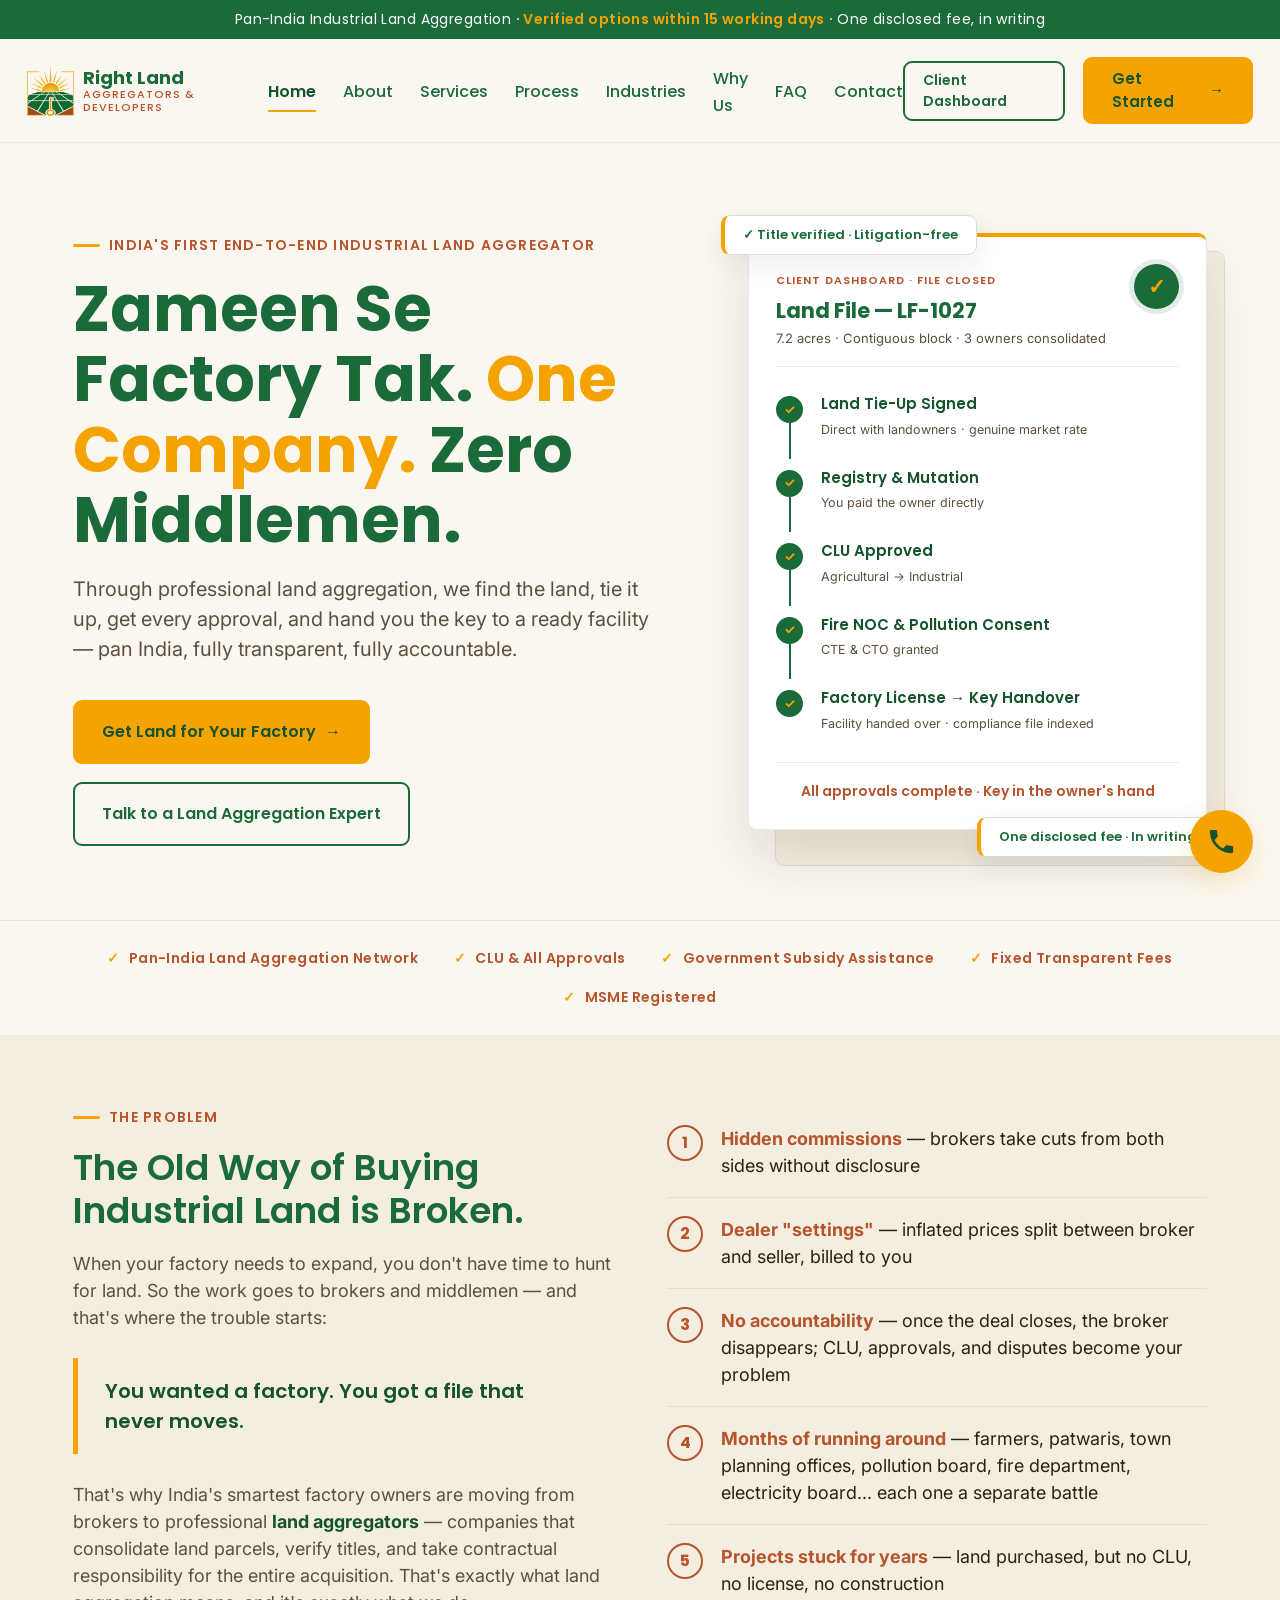
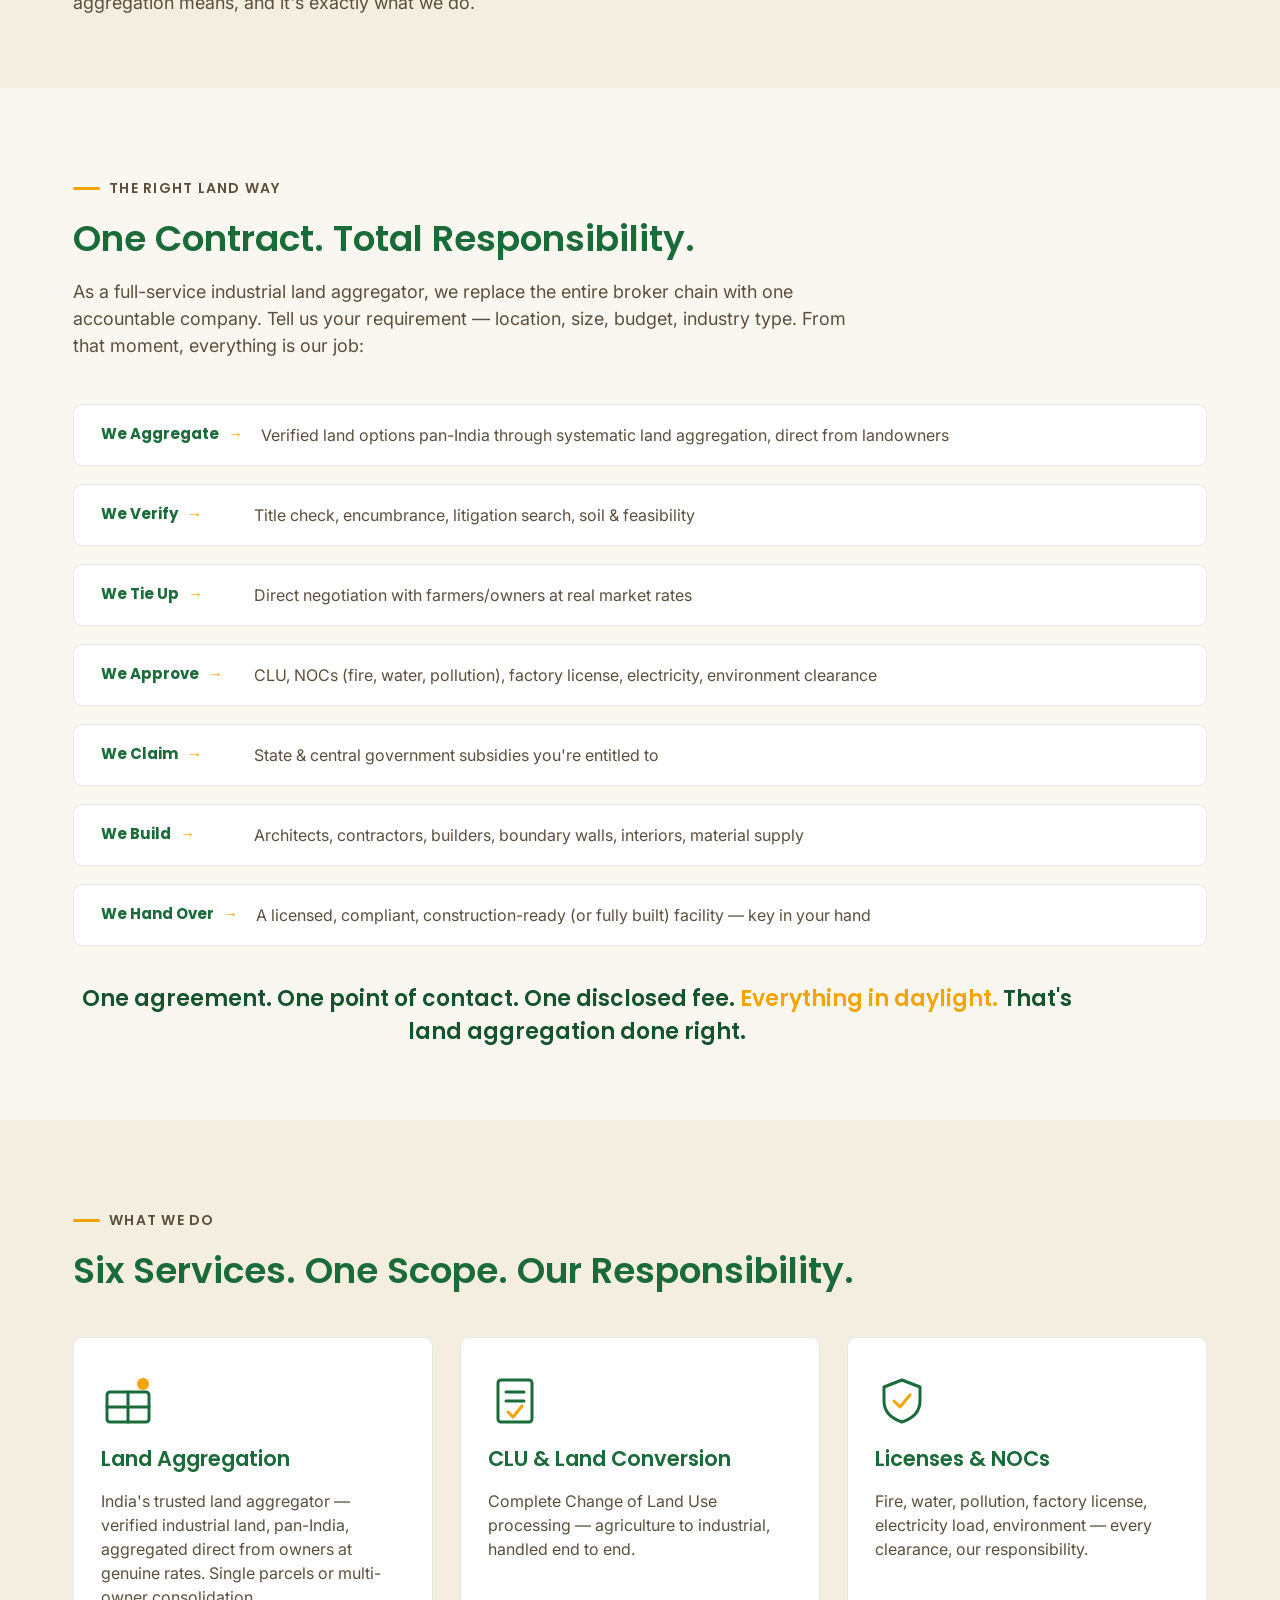
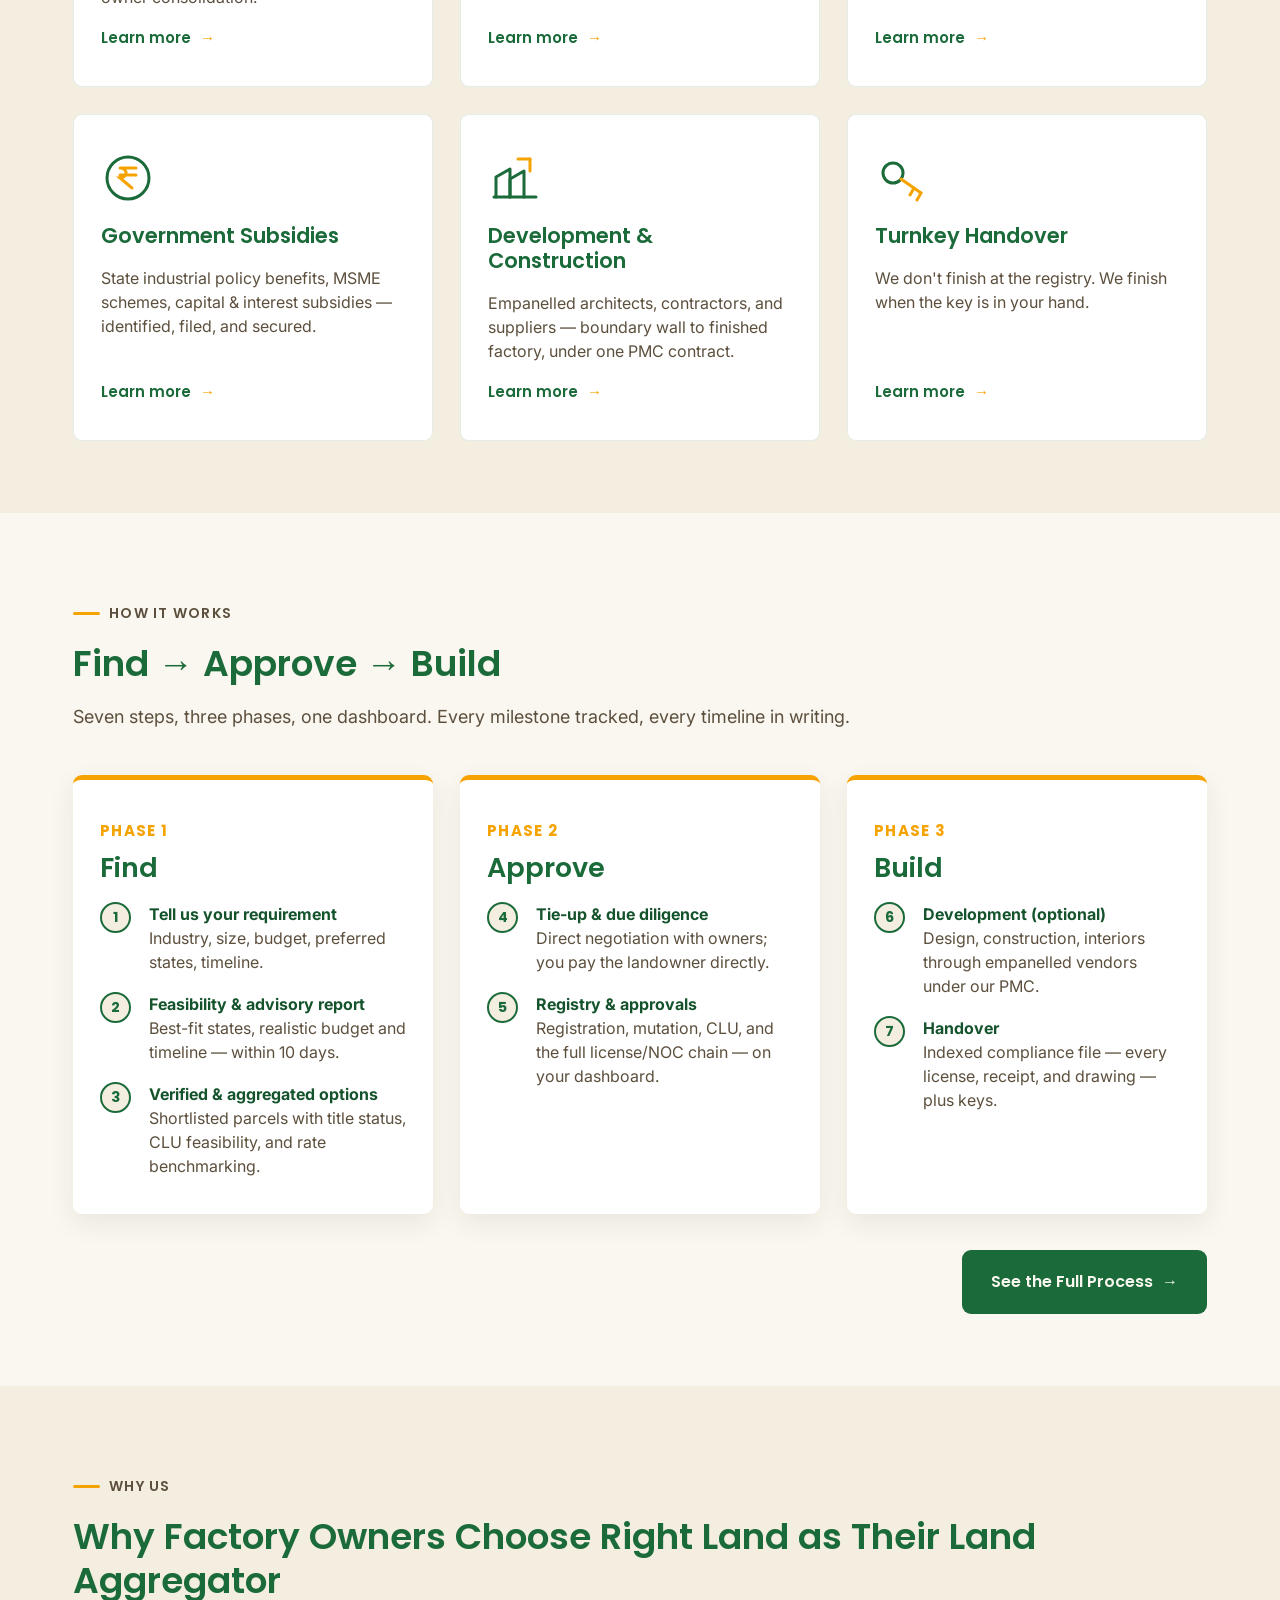
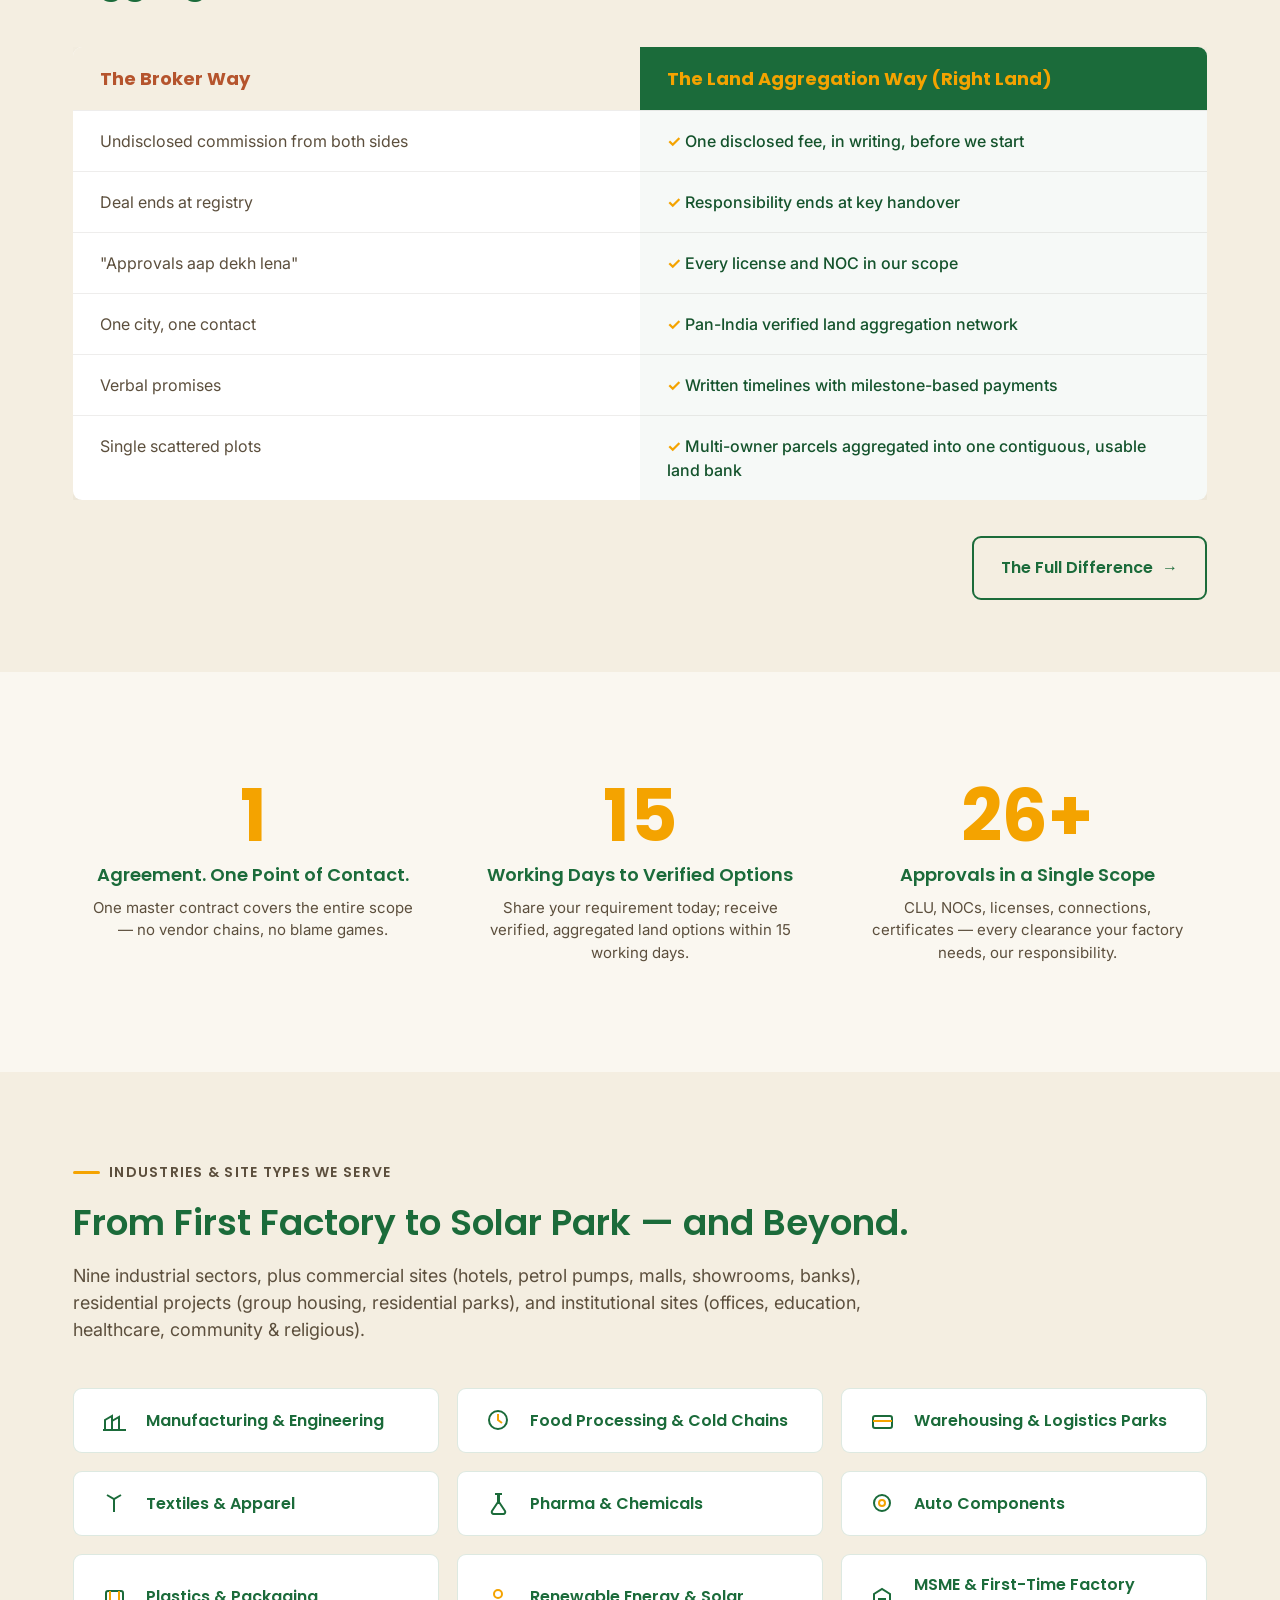
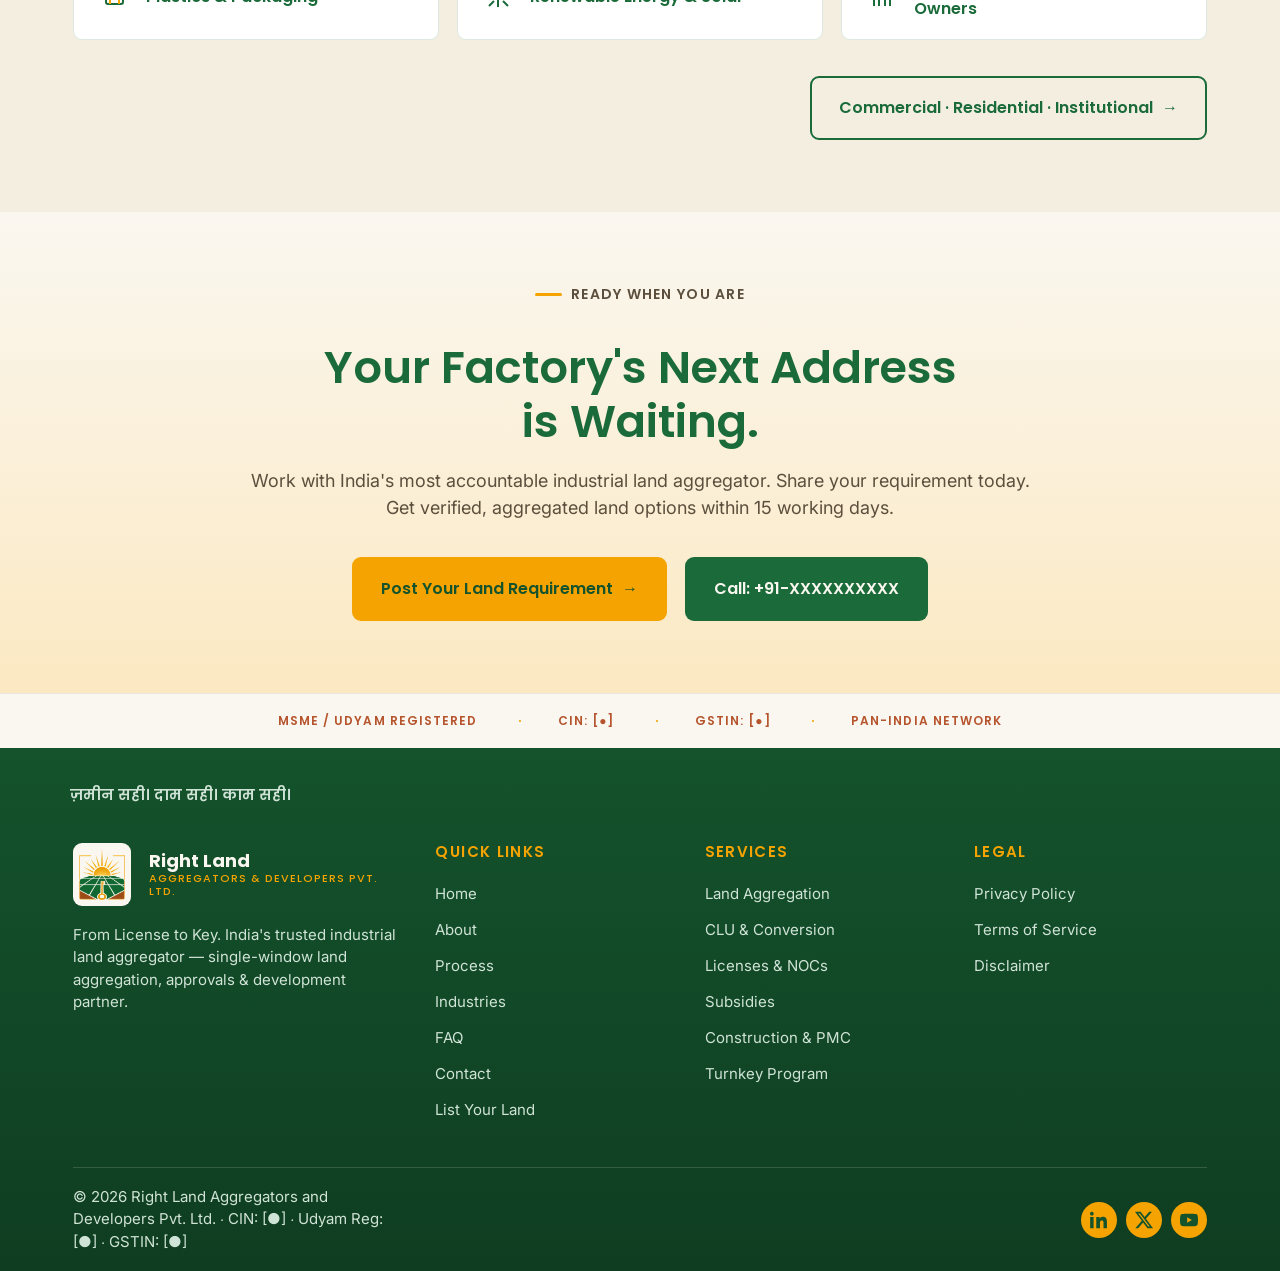
==== commit 333ac9a5: "updated content" ====
--- a/index.html
+++ b/index.html
@@ -267,8 +267,9 @@
 <section class="section section-alt">
   <div class="container">
     <div class="section-head reveal">
-      <p class="eyebrow">Industries We Serve</p>
-      <h2>From First Factory to Solar Park.</h2>
+      <p class="eyebrow">Industries &amp; Site Types We Serve</p>
+      <h2>From First Factory to Solar Park — and Beyond.</h2>
+      <p>Nine industrial sectors, plus commercial sites (hotels, petrol pumps, malls, showrooms, banks), residential projects (group housing, residential parks), and institutional sites (offices, education, healthcare, community &amp; religious).</p>
     </div>
     <div class="pill-grid">
       <a class="pill reveal" href="industries.html"><svg viewBox="0 0 27 27" fill="none" stroke="#1B6B3A" stroke-width="2"><path d="M4 23 V13 L11 9 V23 M11 23 V14 L18 10 V23 M2 23 H25"/></svg>Manufacturing &amp; Engineering</a>
@@ -281,6 +282,9 @@
       <a class="pill reveal d1" href="industries.html"><svg viewBox="0 0 27 27" fill="none" stroke="#1B6B3A" stroke-width="2"><circle cx="13" cy="10" r="4" stroke="#F4A300"/><path d="M4 22 L9 17 M23 22 L18 17 M13 23 V16"/></svg>Renewable Energy &amp; Solar</a>
       <a class="pill reveal d2" href="industries.html"><svg viewBox="0 0 27 27" fill="none" stroke="#1B6B3A" stroke-width="2"><path d="M5 22 V10 L13 5 L21 10 V22 M10 22 V15 H16 V22" /></svg>MSME &amp; First-Time Factory Owners</a>
     </div>
+    <div style="text-align:right;margin-top:36px" class="reveal">
+      <a class="btn btn-outline" href="industries.html">Commercial · Residential · Institutional <span class="arrow">→</span></a>
+    </div>
   </div>
 </section>
 
--- a/css/style.css
+++ b/css/style.css
@@ -32,6 +32,7 @@
 
 *{margin:0;padding:0;box-sizing:border-box}
 html{scroll-behavior:smooth}
+html,body{overflow-x:hidden;max-width:100%}
 body{
   font-family:var(--font-body);
   font-size:18px;
@@ -145,7 +146,7 @@
 .hero-grid{
   display:grid;grid-template-columns:1.1fr .9fr;
   gap:var(--s54);align-items:center;
-  padding:var(--s72) 0 var(--s54);
+  padding-top:var(--s72);padding-bottom:var(--s54);
 }
 .hero h1{font-size:63px;line-height:1.12;margin:var(--s18) 0}
 .hero h1 .gold{color:var(--gold)}
@@ -673,3 +674,121 @@
   font-size:11px;font-weight:700;
   display:flex;align-items:center;justify-content:center;
 }
+
+/* ============================================================
+   MOBILE RESPONSIVE — comprehensive pass (all pages)
+   ============================================================ */
+
+@media (max-width:1024px){
+  .check-list.two-col{grid-template-columns:1fr 1fr}
+  .svc-block{padding:var(--s36)}
+  .compare{min-width:594px} /* keeps two columns readable inside the scroll wrapper */
+}
+
+@media (max-width:768px){
+  /* base rhythm */
+  .container{padding:0 var(--s18)}
+  .section{padding:var(--s54) 0}
+  body{font-size:16px}
+  p{max-width:none}
+
+  /* announcement + navbar */
+  .announce{font-size:12px;padding:7px var(--s9)}
+  .nav-inner{padding:var(--s9) var(--s18)}
+  .brand-mark{height:40px}
+  .brand-name{font-size:15px}
+  .brand-name small{font-size:9px}
+  .nav-cta{padding:7px var(--s18);font-size:13px}
+  .nav-actions{gap:var(--s9)}
+
+  /* hero */
+  .hero-grid{padding-top:var(--s36);padding-bottom:var(--s36);gap:var(--s36)}
+  .hero-sub{font-size:17px}
+  .hero-ctas{flex-direction:column;align-items:stretch}
+  .hero-ctas .btn{justify-content:center;text-align:center}
+  .trust-strip ul{gap:var(--s9) var(--s18);justify-content:flex-start}
+  .trust-strip li{font-size:12px}
+
+  /* dashboard file card */
+  .file-card{padding:var(--s18)}
+  .fc-title{font-size:18px}
+  .fc-milestones strong{font-size:14px}
+  .fc-milestones small{font-size:12px}
+  .fc-complete{width:36px;height:36px;font-size:16px}
+
+  /* handover card (about) */
+  .handover-card{padding:var(--s18);margin:0 auto}
+  .ho-checks li{font-size:12px}
+
+  /* content blocks */
+  .section-head{margin-bottom:var(--s27)}
+  .eyebrow{font-size:12px}
+  .pain-punch{font-size:17px;padding:var(--s18)}
+  .solution-punch{font-size:18px}
+  .chain-row{flex-direction:column;gap:var(--s9);padding:var(--s18)}
+  .chain-row .chip{min-width:0}
+  .card{padding:var(--s27) var(--s18)}
+  .phase{padding:var(--s27) var(--s18)}
+  .stat .num{font-size:54px}
+  .stat{padding:var(--s18) var(--s9)}
+  .stats{gap:var(--s9)}
+
+  /* services page */
+  .svc-block{padding:var(--s27) var(--s18);margin-bottom:var(--s27)}
+  .svc-block h2{font-size:22px;flex-wrap:wrap}
+  .svc-block h2 svg{width:36px;height:36px}
+  .check-list.two-col{grid-template-columns:1fr}
+  .svc-block > div[style*="text-align:right"]{text-align:center!important}
+  .svc-block .btn{width:100%;justify-content:center}
+
+  /* about page */
+  .mission-band{padding:var(--s27) var(--s18);gap:var(--s27)}
+  .pill{padding:var(--s18)}
+
+  /* section CTAs: full-width centred buttons */
+  .section .btn{max-width:100%}
+  .cta-final .hero-ctas .btn{width:100%}
+
+  /* contact page — form first on mobile, office details after */
+  .contact-grid{gap:var(--s36)}
+  .contact-grid > .reveal.d2{order:-1}
+  .form-card{padding:var(--s27) var(--s18)}
+  .scope-row{flex-direction:column;align-items:stretch}
+  .owner-band{padding:var(--s27) var(--s18);flex-direction:column;align-items:flex-start}
+  .owner-band .btn{width:100%;justify-content:center}
+  .map-ph{height:180px}
+
+  /* faq */
+  .faq-q{font-size:16px;padding:var(--s18)}
+  .faq-a p{padding:0 var(--s18) var(--s18)}
+
+  /* footer */
+  .footer-tagline{font-size:18px;padding:var(--s27) var(--s18) 0}
+  .footer-grid{padding:var(--s27) 0 var(--s36);gap:var(--s27)}
+  .footer-brand .brand-mark{height:54px}
+  .ribbon li:not(:last-child)::after{content:"";margin:0}
+  .ribbon ul{gap:var(--s9) var(--s18);justify-content:flex-start}
+  .ribbon li{font-size:11px}
+
+  /* floating call button */
+  .float-cta{width:54px;height:54px;right:var(--s18);bottom:var(--s18)}
+  .float-cta svg{width:26px;height:26px}
+}
+
+@media (max-width:400px){
+  h1,.hero h1{font-size:30px}
+  .page-hero h1{font-size:27px}
+  h2,.cta-final h2{font-size:24px}
+  .nav-cta{padding:6px var(--s9);font-size:12px}
+  .nav-cta .arrow{display:none}
+  .brand-name small{display:none}
+  .stat .num{font-size:45px}
+  .fc-chip{font-size:12px}
+}
+
+/* comfortable tap targets on touch devices */
+@media (pointer:coarse){
+  .nav-links a{padding:var(--s9) 0;min-height:44px;display:flex;align-items:center}
+  .btn{min-height:45px}
+  .faq-q{min-height:54px}
+}
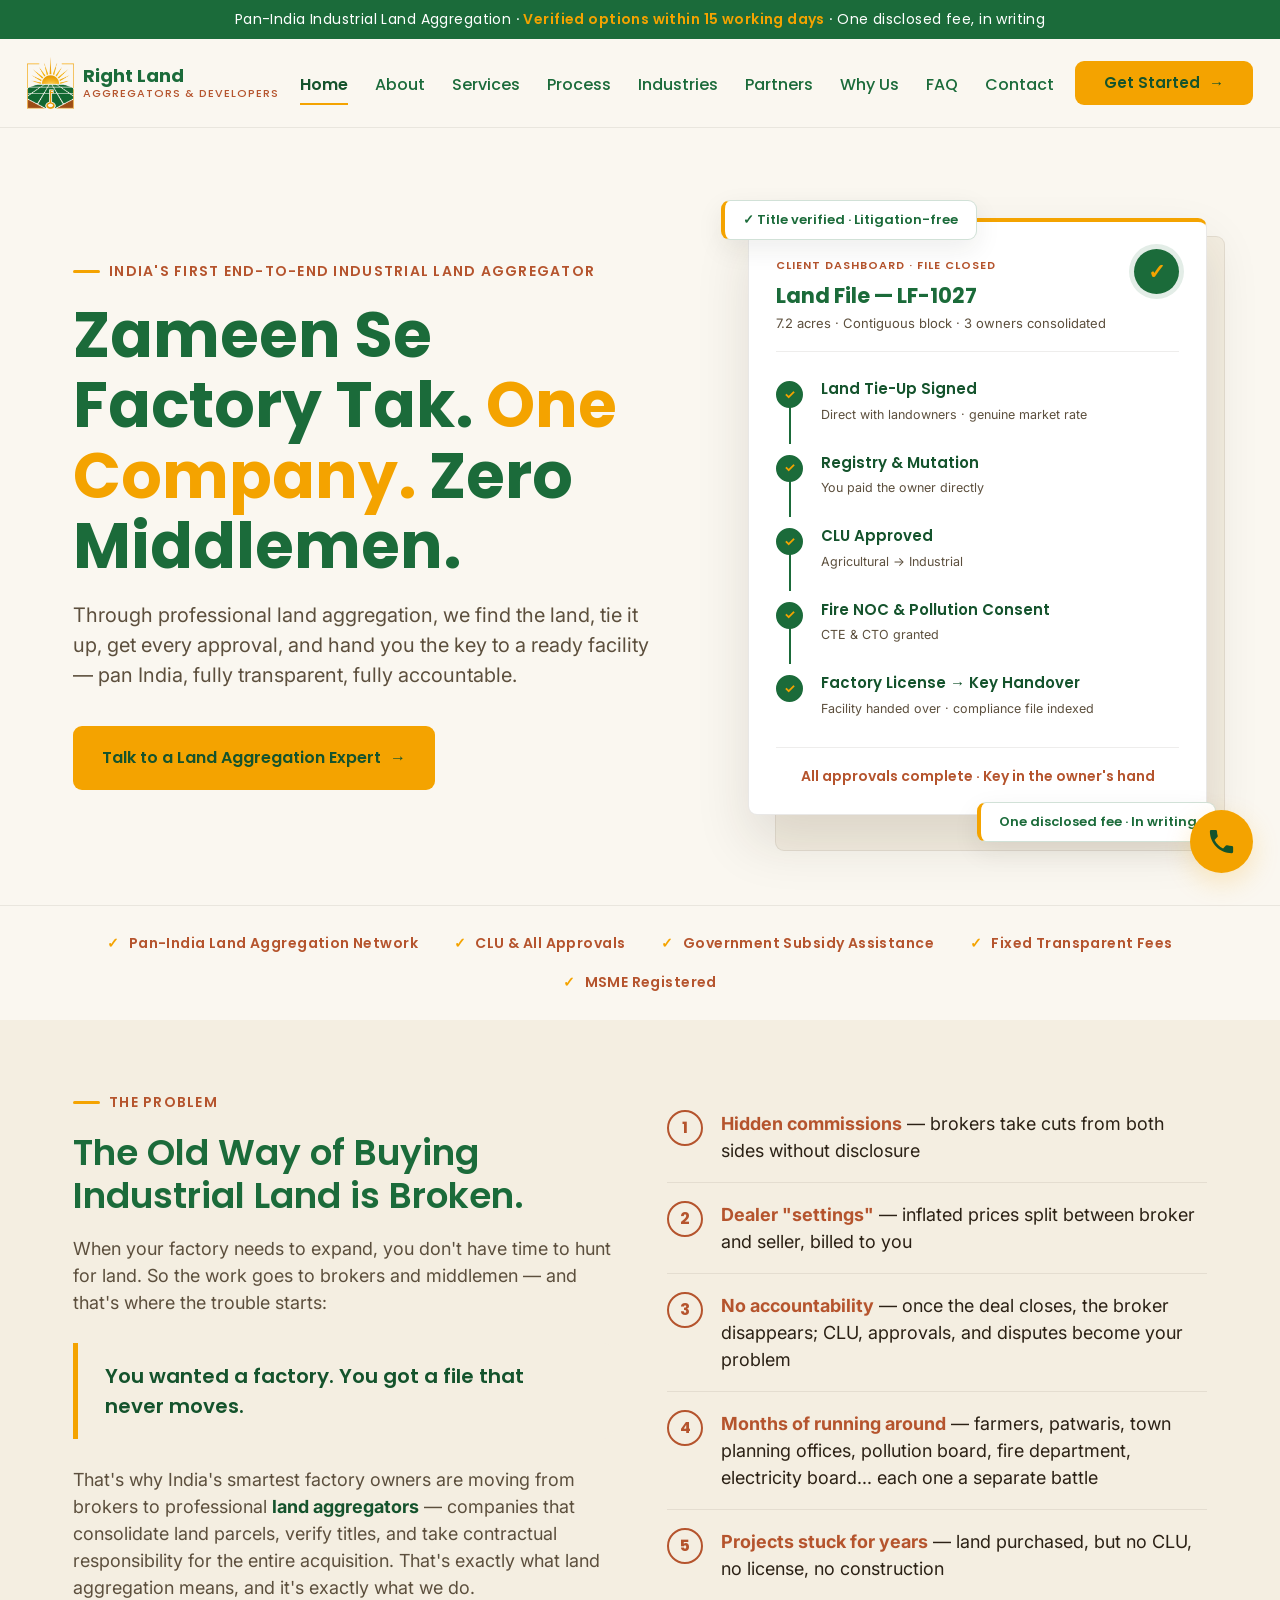
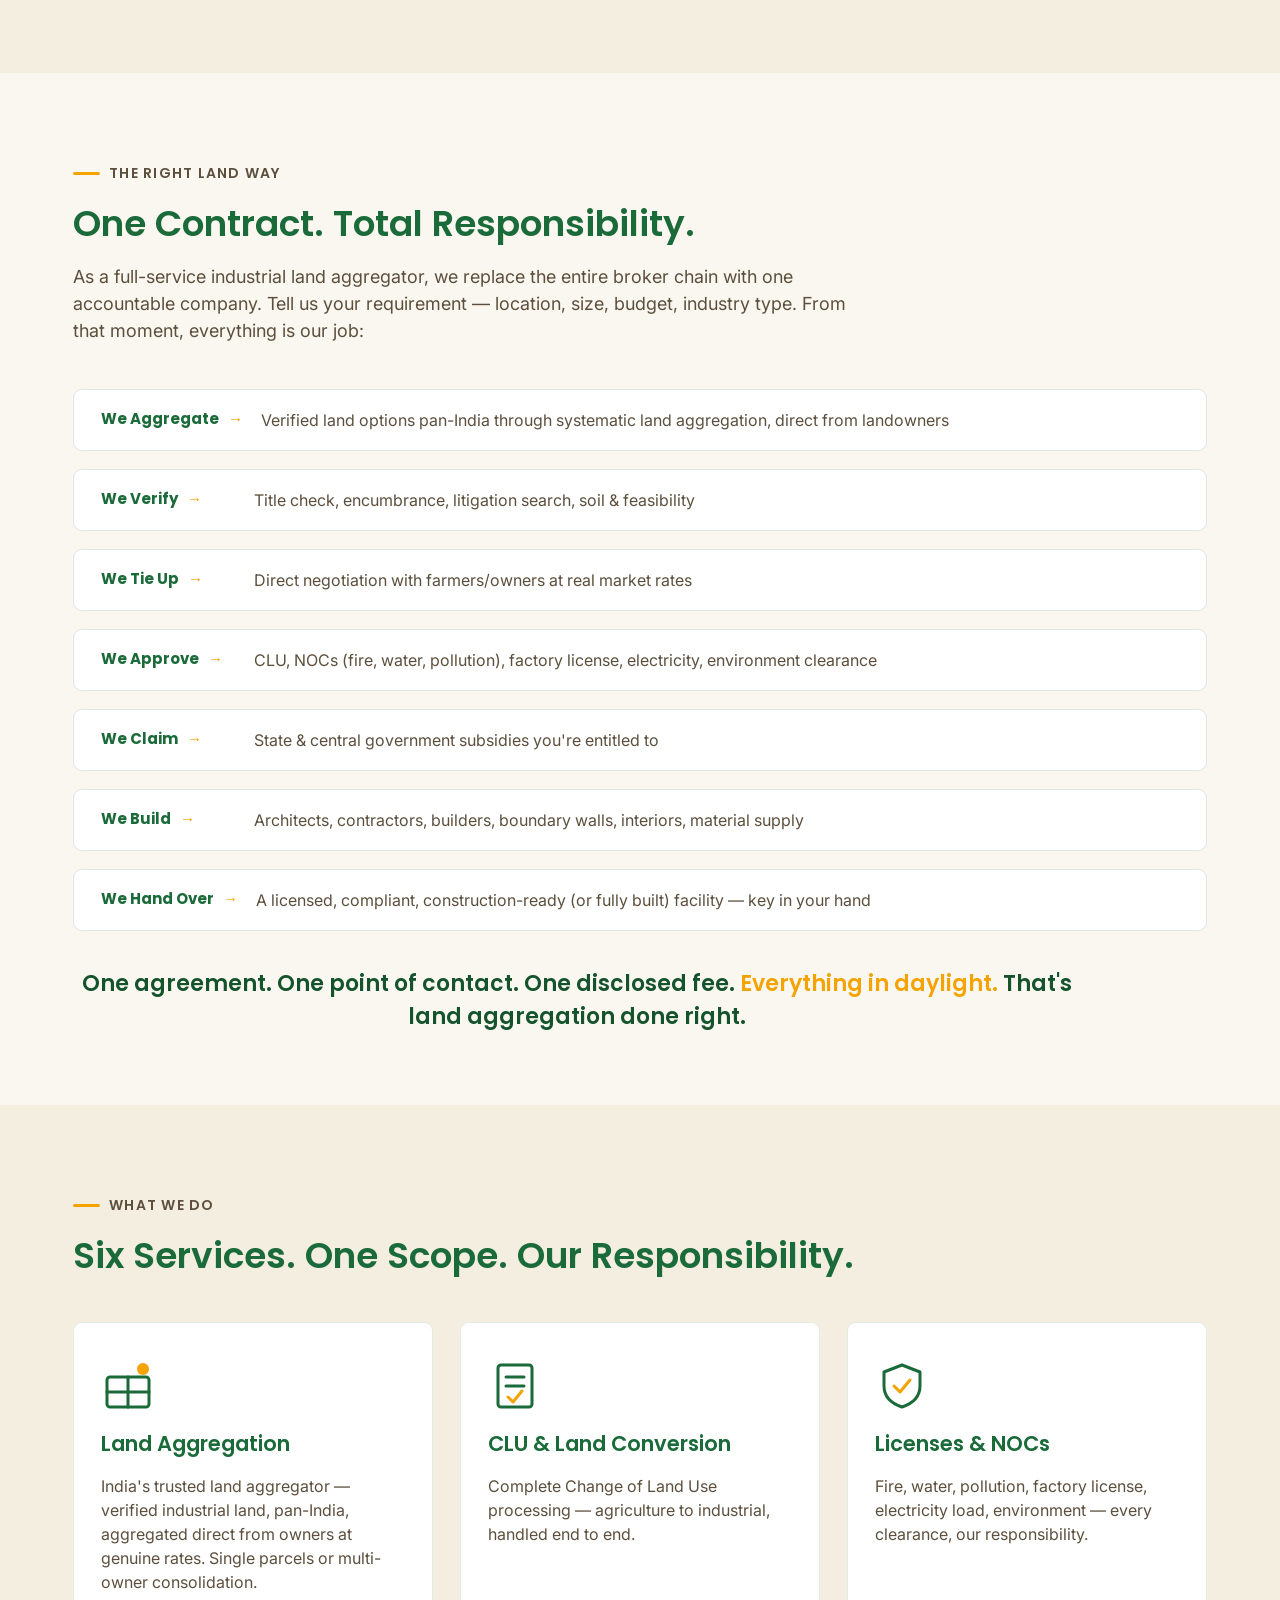
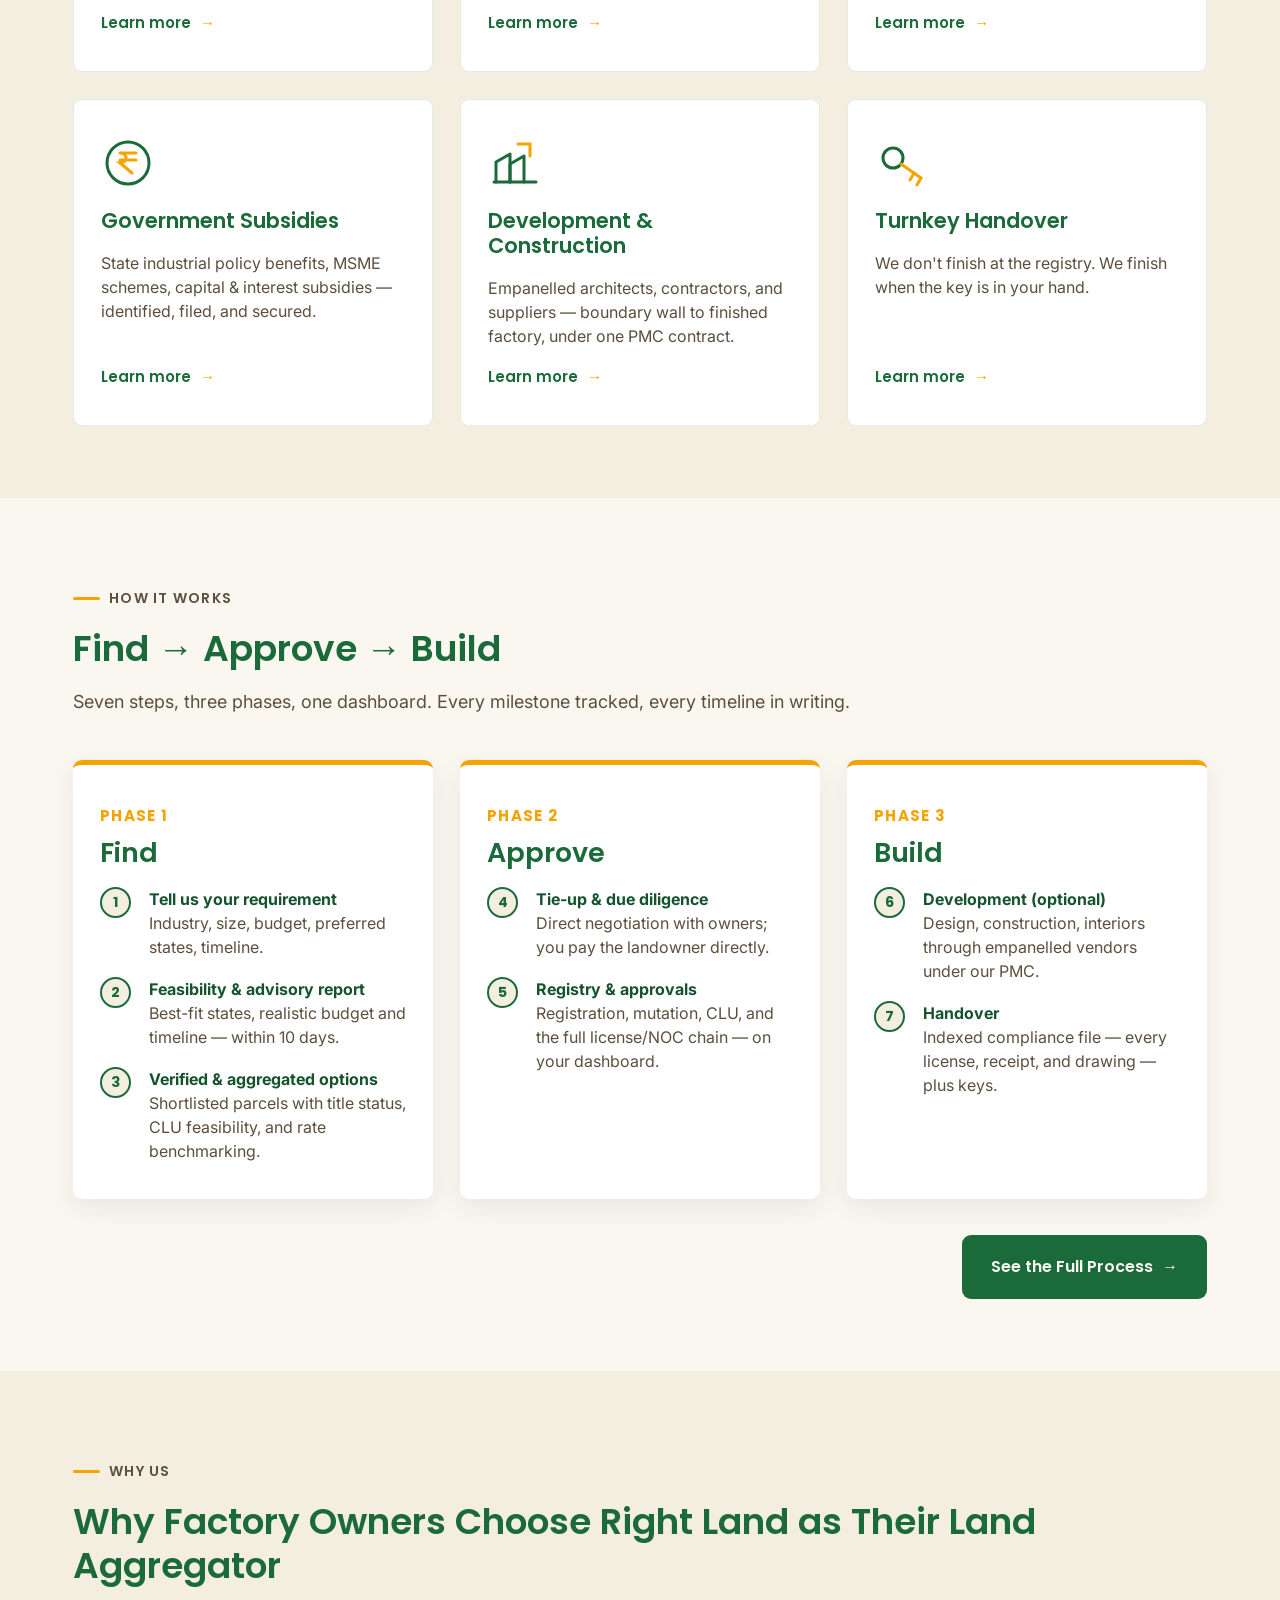
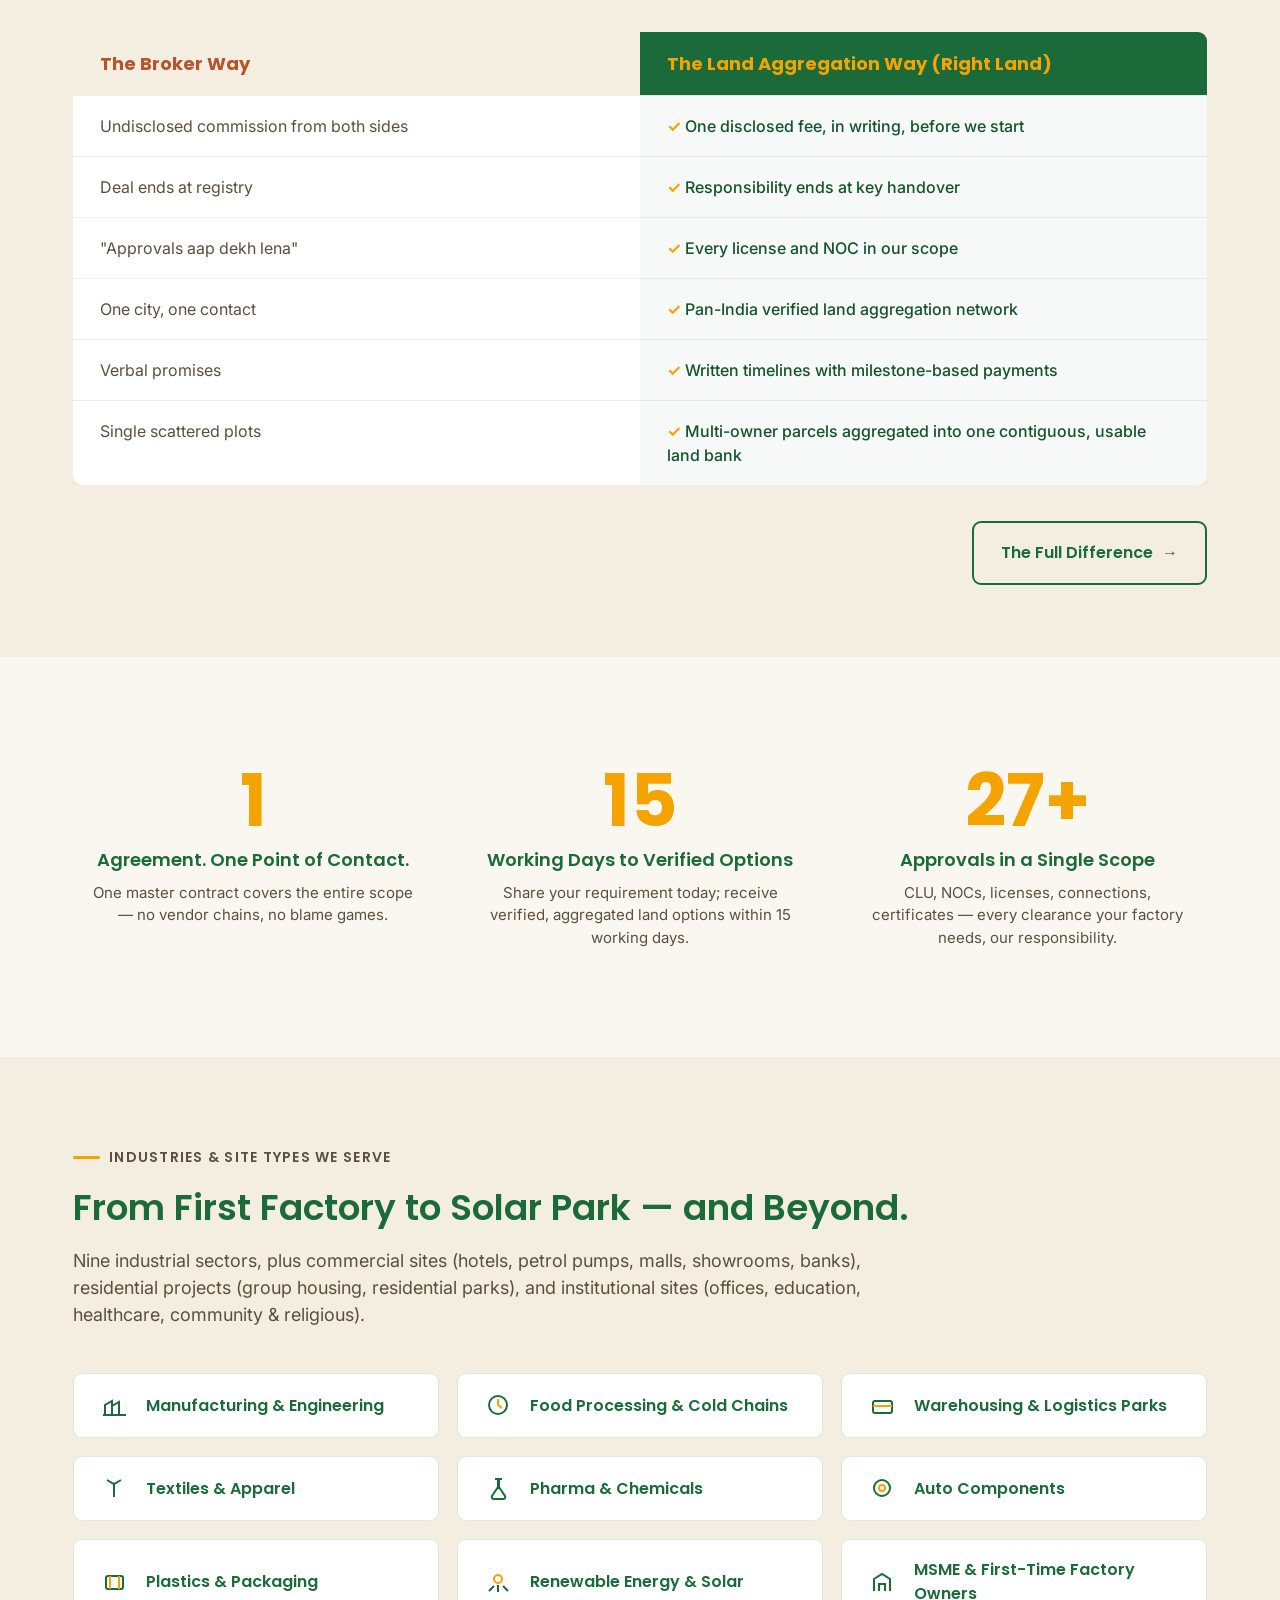
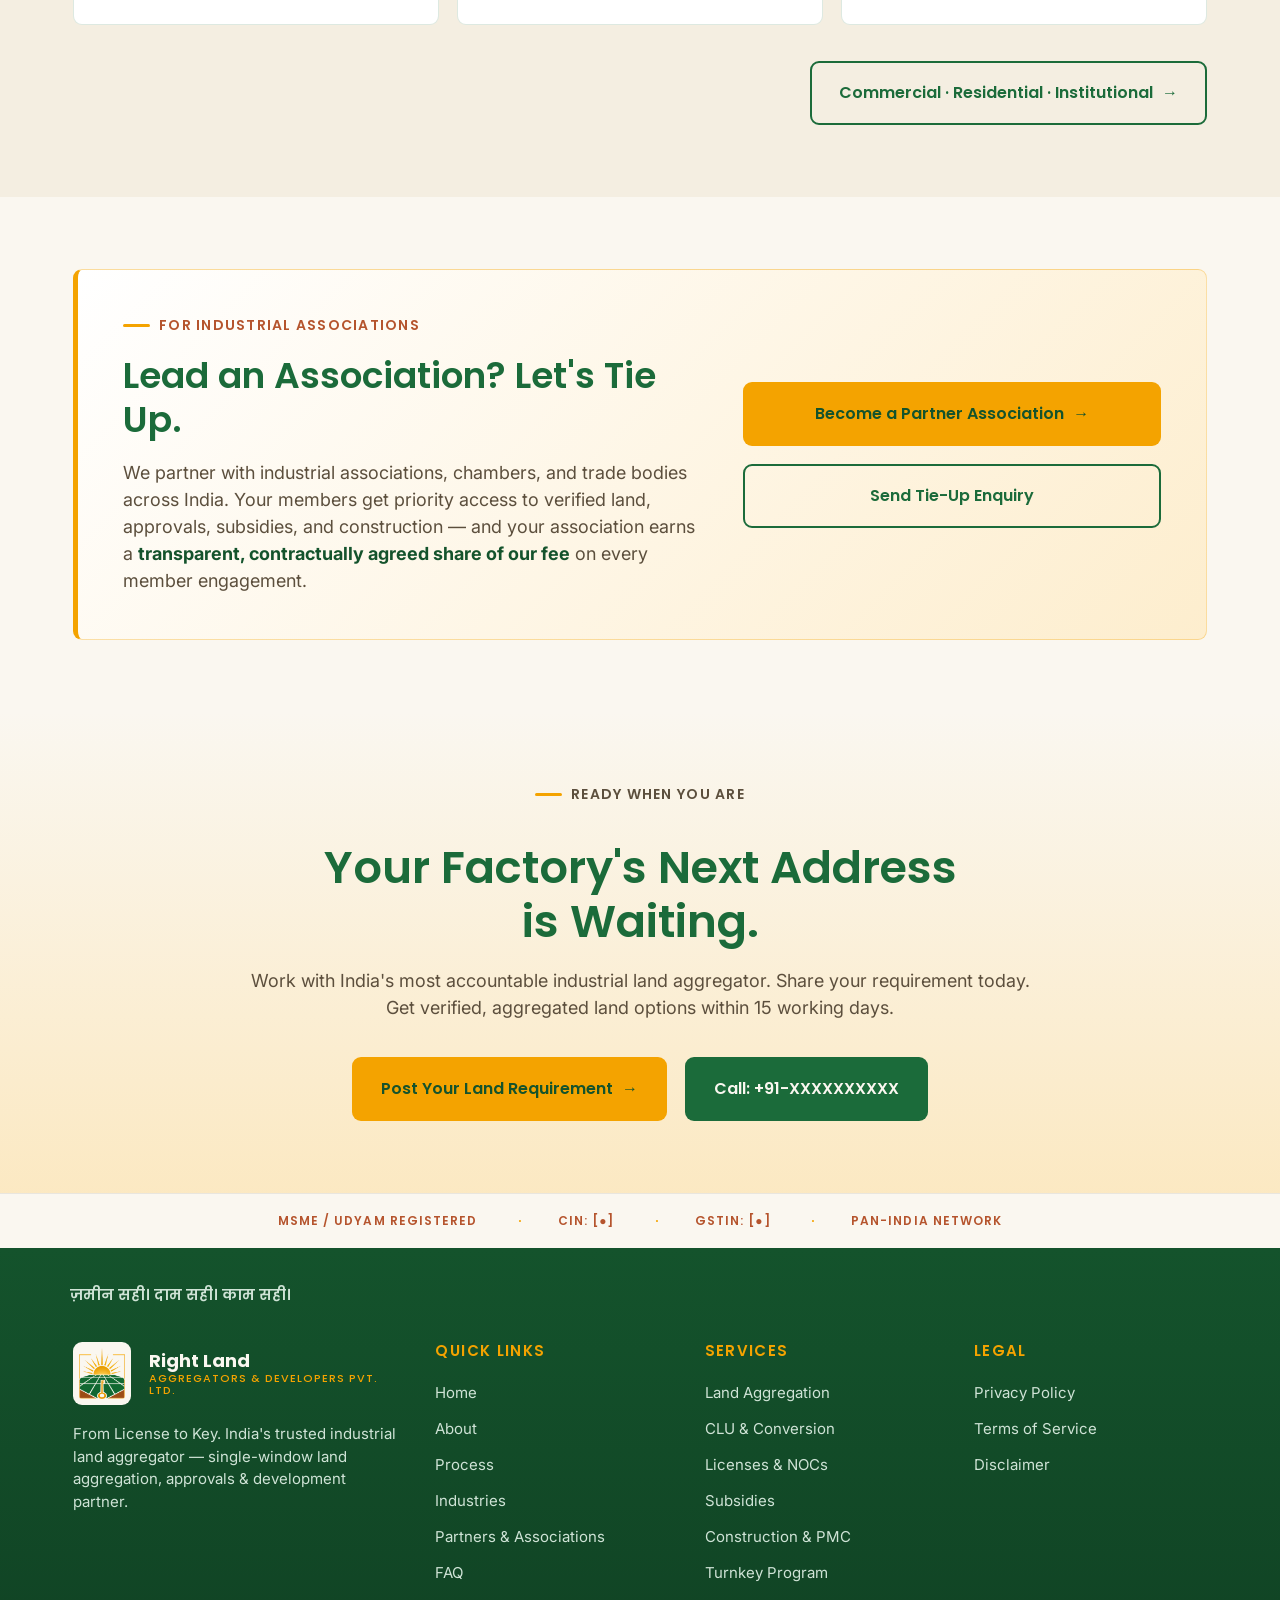
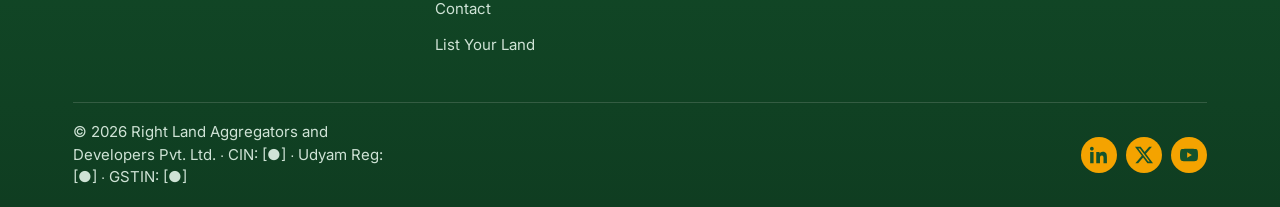
==== commit 120fee7f: "added page" ====
--- a/index.html
+++ b/index.html
@@ -23,8 +23,7 @@
       <h1>Zameen Se Factory Tak. <span class="gold">One Company.</span> Zero Middlemen.</h1>
       <p class="hero-sub">Through professional land aggregation, we find the land, tie it up, get every approval, and hand you the key to a ready facility — pan India, fully transparent, fully accountable.</p>
       <div class="hero-ctas">
-        <a class="btn btn-gold" href="contact.html">Get Land for Your Factory <span class="arrow">→</span></a>
-        <a class="btn btn-outline" href="contact.html">Talk to a Land Aggregation Expert</a>
+        <a class="btn btn-gold" href="contact.html">Talk to a Land Aggregation Expert <span class="arrow">→</span></a>
       </div>
     </div>
     <div class="hero-art reveal d2" aria-hidden="true">
@@ -288,6 +287,23 @@
   </div>
 </section>
 
+<!-- PARTNERSHIP INVITE — industrial associations -->
+<section class="section">
+  <div class="container">
+    <div class="assoc-band reveal">
+      <div>
+        <p class="eyebrow">For Industrial Associations</p>
+        <h2 style="max-width:24ch">Lead an Association? Let's Tie Up.</h2>
+        <p style="margin-top:18px;color:var(--ink-soft);max-width:63ch">We partner with industrial associations, chambers, and trade bodies across India. Your members get priority access to verified land, approvals, subsidies, and construction — and your association earns a <strong>transparent, contractually agreed share of our fee</strong> on every member engagement.</p>
+      </div>
+      <div class="assoc-band-cta">
+        <a class="btn btn-gold" href="partners.html">Become a Partner Association <span class="arrow">→</span></a>
+        <a class="btn btn-outline" href="partners.html#tieup-form">Send Tie-Up Enquiry</a>
+      </div>
+    </div>
+  </div>
+</section>
+
 <!-- 9 · FINAL CTA -->
 <section class="section cta-final">
   <div class="container">
--- a/css/style.css
+++ b/css/style.css
@@ -792,3 +792,45 @@
   .btn{min-height:45px}
   .faq-q{min-height:54px}
 }
+
+/* ---------- Contact form overflow fix ----------
+   Selects/inputs size themselves to their longest content (the new long
+   dropdown options), pushing past the viewport on mobile. Constrain all
+   form controls and grid children so nothing exceeds its column. */
+.contact-grid > *{min-width:0}
+.form-card{min-width:0;max-width:100%}
+.form-grid{min-width:0}
+.field{min-width:0}
+.field input,.field select,.field textarea{width:100%;min-width:0;max-width:100%}
+.field textarea{resize:vertical}
+.field select{
+  appearance:none;-webkit-appearance:none;
+  background-image:linear-gradient(45deg,transparent 50%,var(--green) 50%),linear-gradient(135deg,var(--green) 50%,transparent 50%);
+  background-position:calc(100% - 21px) 50%,calc(100% - 15px) 50%;
+  background-size:6px 6px,6px 6px;
+  background-repeat:no-repeat;
+  padding-right:var(--s36);
+  text-overflow:ellipsis;
+}
+.contact-info{min-width:0}
+.owner-band{min-width:0}
+.owner-band > div{min-width:0}
+
+/* ---------- Association invite band (home) ---------- */
+.assoc-band{
+  background:linear-gradient(135deg,#fff 0%,var(--gold-soft) 160%);
+  border:1px solid rgba(244,163,0,.35);
+  border-left:5px solid var(--gold);
+  border-radius:var(--radius);
+  padding:var(--s45);
+  display:grid;grid-template-columns:1.4fr 1fr;
+  gap:var(--s36);align-items:center;
+}
+.assoc-band-cta{display:flex;flex-direction:column;gap:var(--s18)}
+.assoc-band-cta .btn{justify-content:center}
+@media (max-width:768px){
+  .assoc-band{grid-template-columns:1fr;padding:var(--s27) var(--s18)}
+}
+
+/* partner pills carry two-line labels */
+.pill span{min-width:0}
